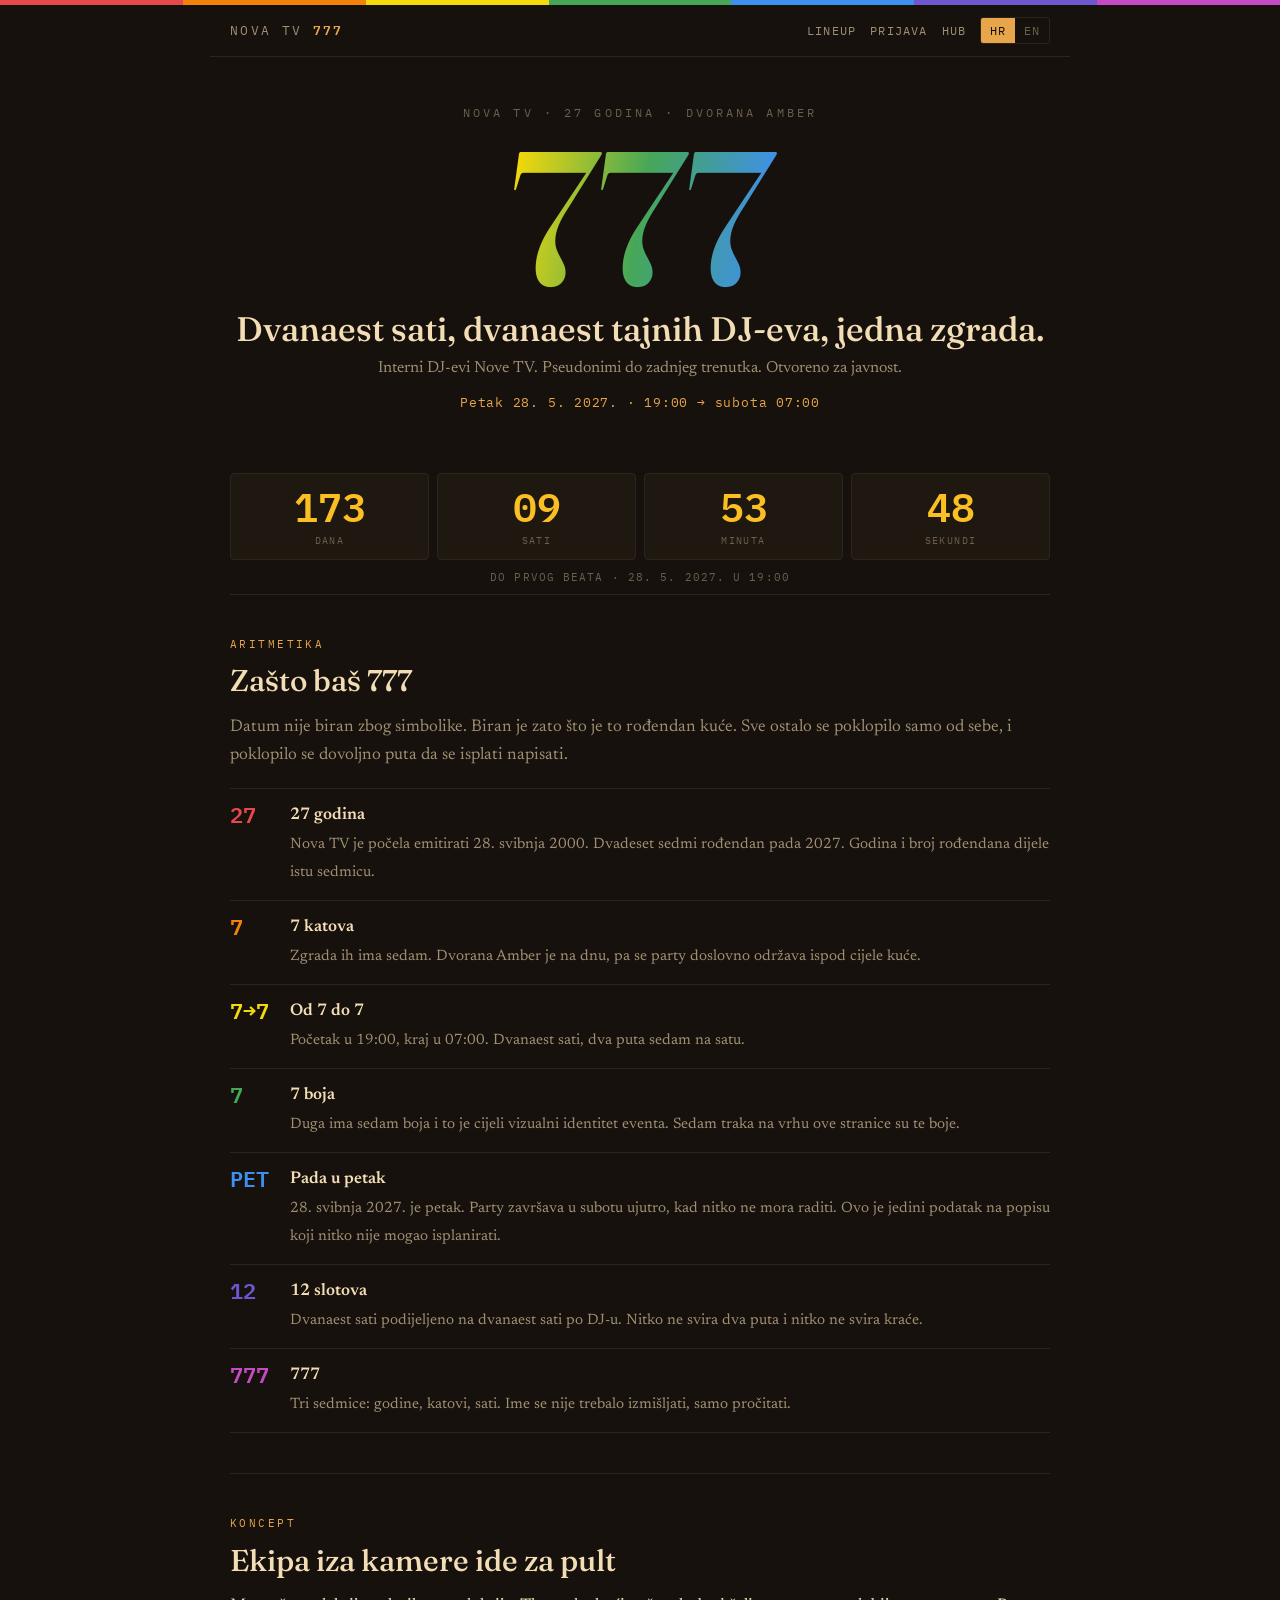
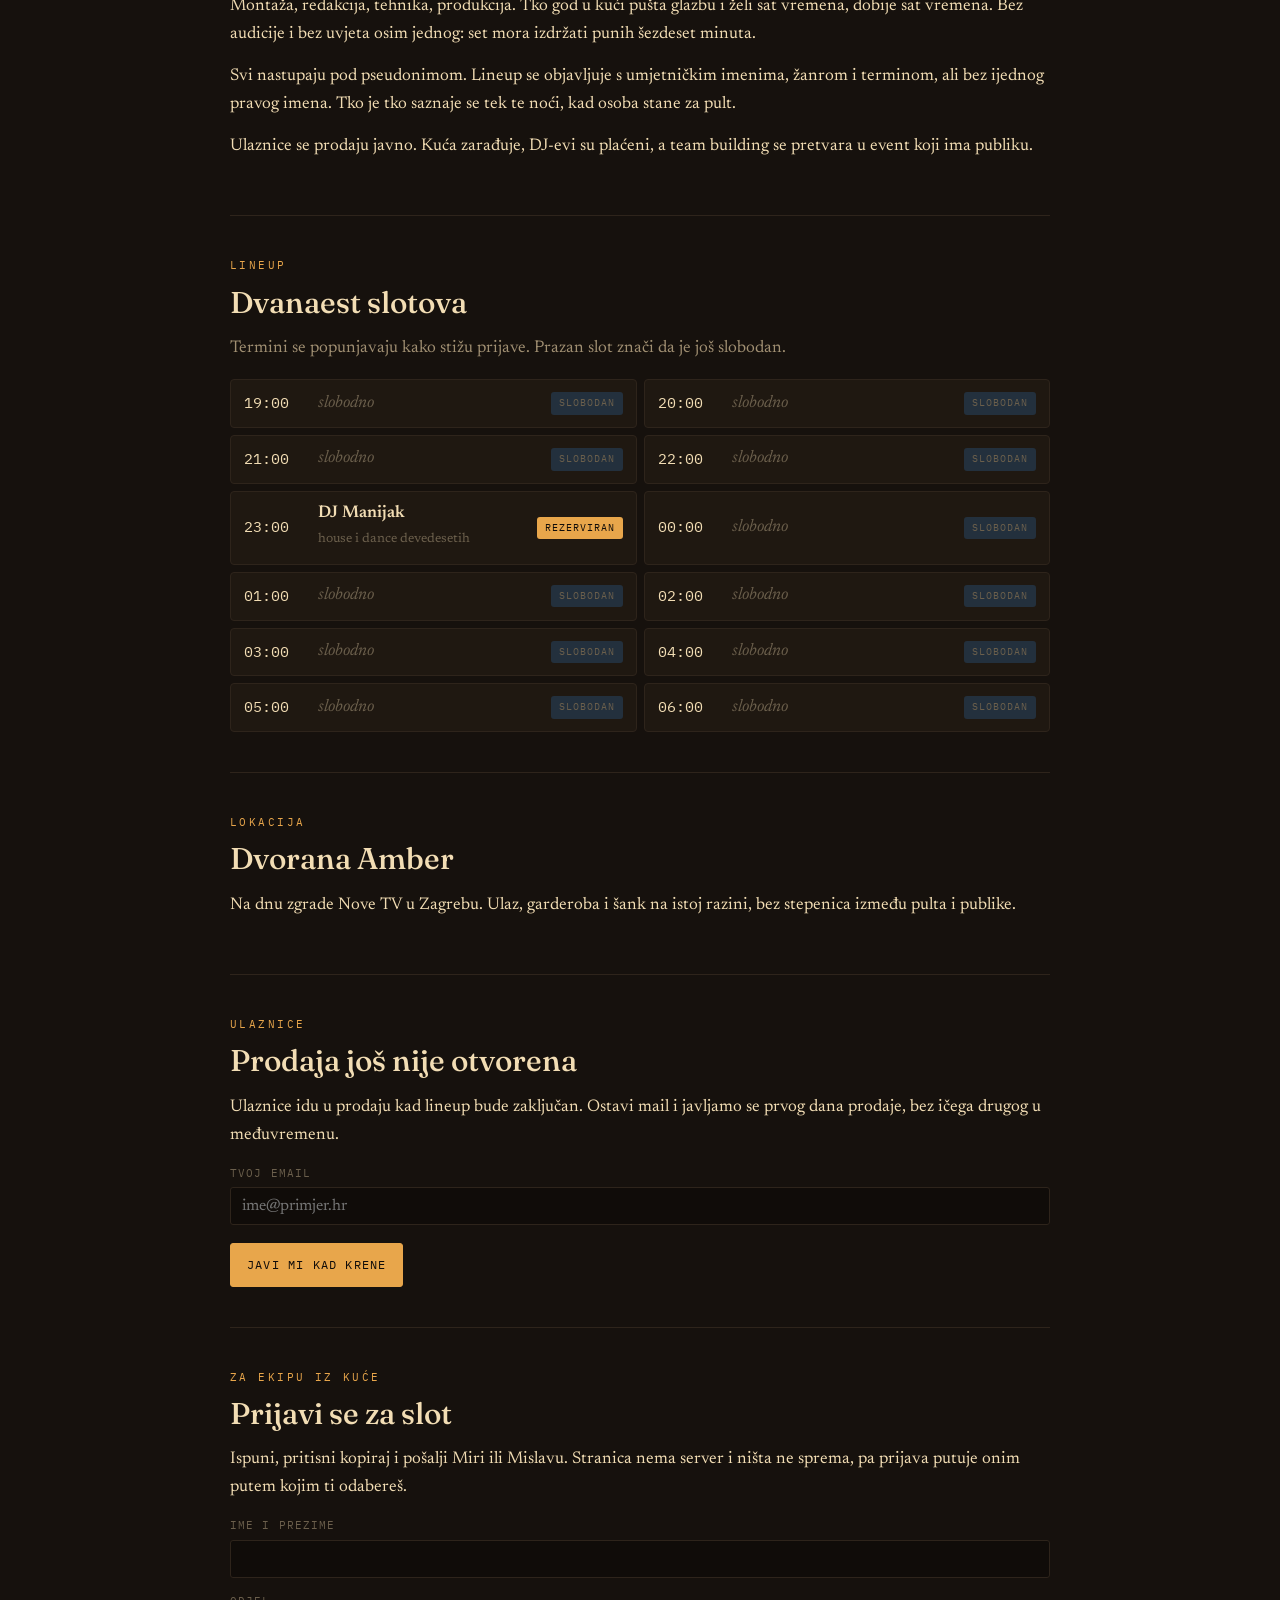
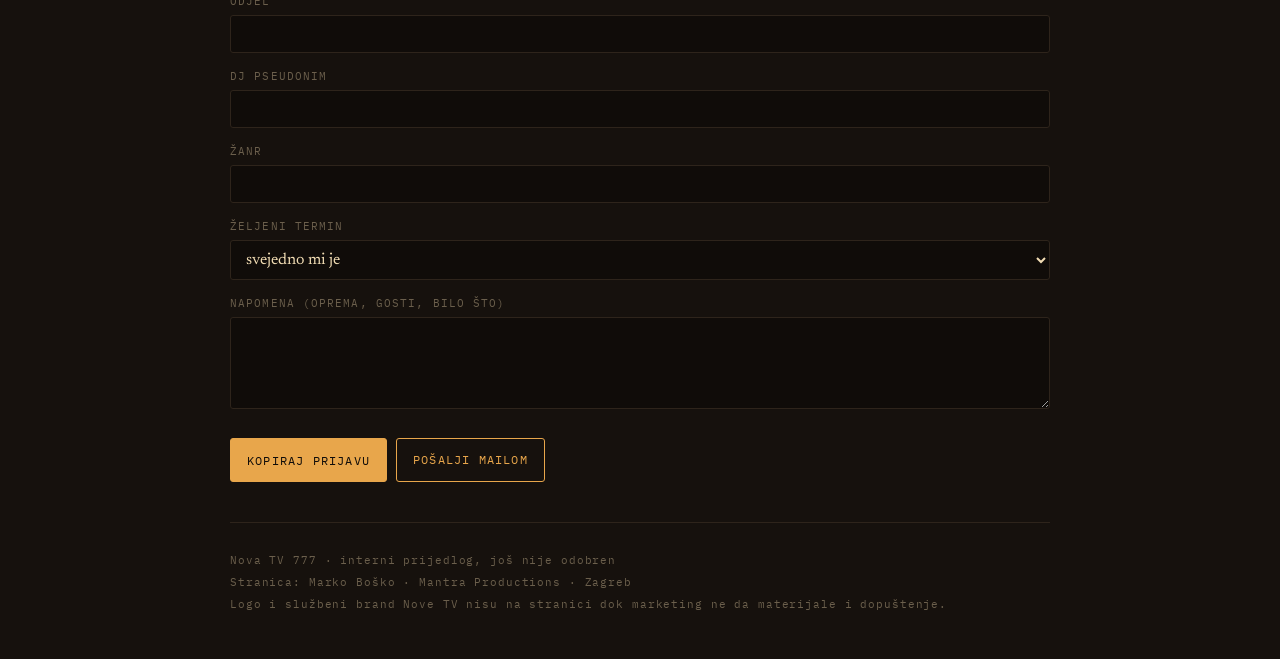
==== index.html @ bfc9eb7d "Nova TV 777: public page and producer hub, HR/EN, countdown to 28.5.2027" ====
<!DOCTYPE html>
<html lang="hr">
<head>
<meta charset="utf-8">
<meta name="viewport" content="width=device-width, initial-scale=1">
<title>Nova TV 777 · 28. 5. 2027.</title>
<meta name="description" content="Dvanaest sati, dvanaest tajnih DJ-eva, jedna zgrada. Petak 28. svibnja 2027., od 19:00 do 07:00, dvorana Amber, Zagreb.">
<link rel="preconnect" href="https://fonts.googleapis.com">
<link rel="preconnect" href="https://fonts.gstatic.com" crossorigin>
<link href="https://fonts.googleapis.com/css2?family=Fraunces:opsz,wght@9..144,400;9..144,500;9..144,600&family=Newsreader:wght@300;400;600&family=IBM+Plex+Mono:wght@400;600&display=swap" rel="stylesheet">
<link rel="stylesheet" href="style.css">
</head>
<body>

<div class="spine"><i></i><i></i><i></i><i></i><i></i><i></i><i></i></div>

<div class="topbar">
  <a class="brandmark" href="index.html">NOVA TV <b>777</b></a>
  <div class="navlinks">
    <a href="#lineup" data-i18n="line_kick">Lineup</a>
    <a href="#apply" data-i18n="nav_apply">Prijava</a>
    <a href="hub.html" data-i18n="nav_hub">Hub</a>
    <div class="langswitch">
      <button data-lang="hr" aria-pressed="true">HR</button>
      <button data-lang="en" aria-pressed="false">EN</button>
    </div>
  </div>
</div>

<div class="wrap">

  <div class="hero">
    <p class="eyebrow" data-i18n="hero_eyebrow">Nova TV · 27 godina · dvorana Amber</p>
    <p class="triple">777</p>
    <h1 class="hero-title" data-i18n="hero_title">Dvanaest sati, dvanaest tajnih DJ-eva, jedna zgrada.</h1>
    <p class="hero-sub" data-i18n="hero_sub">Interni DJ-evi Nove TV.</p>
    <p class="hero-when" data-i18n="hero_when">Petak 28. 5. 2027. · 19:00 → subota 07:00</p>
  </div>

  <div class="countdown" id="cd">
    <div class="cd-cell"><div class="cd-num" id="cd-d">—</div><div class="cd-lab" data-i18n="cd_days">dana</div></div>
    <div class="cd-cell"><div class="cd-num" id="cd-h">—</div><div class="cd-lab" data-i18n="cd_hours">sati</div></div>
    <div class="cd-cell"><div class="cd-num" id="cd-m">—</div><div class="cd-lab" data-i18n="cd_mins">minuta</div></div>
    <div class="cd-cell"><div class="cd-num" id="cd-s">—</div><div class="cd-lab" data-i18n="cd_secs">sekundi</div></div>
  </div>
  <p class="cd-foot" id="cd-foot" data-i18n="cd_foot">do prvog beata</p>

  <section id="why">
    <p class="kicker" data-i18n="coin_kick">Aritmetika</p>
    <h2 data-i18n="coin_h">Zašto baš 777</h2>
    <p class="dek" data-i18n="coin_lead">Datum nije biran zbog simbolike.</p>

    <div class="ledger">
      <div class="ledger-row"><span class="ledger-n">27</span>
        <span><span class="ledger-t" data-i18n="c1_t">27 godina</span><span class="ledger-d" data-i18n="c1_d"></span></span></div>
      <div class="ledger-row"><span class="ledger-n">7</span>
        <span><span class="ledger-t" data-i18n="c2_t">7 katova</span><span class="ledger-d" data-i18n="c2_d"></span></span></div>
      <div class="ledger-row"><span class="ledger-n">7→7</span>
        <span><span class="ledger-t" data-i18n="c3_t">Od 7 do 7</span><span class="ledger-d" data-i18n="c3_d"></span></span></div>
      <div class="ledger-row"><span class="ledger-n">7</span>
        <span><span class="ledger-t" data-i18n="c4_t">7 boja</span><span class="ledger-d" data-i18n="c4_d"></span></span></div>
      <div class="ledger-row"><span class="ledger-n">PET</span>
        <span><span class="ledger-t" data-i18n="c5_t">Pada u petak</span><span class="ledger-d" data-i18n="c5_d"></span></span></div>
      <div class="ledger-row"><span class="ledger-n">12</span>
        <span><span class="ledger-t" data-i18n="c6_t">12 slotova</span><span class="ledger-d" data-i18n="c6_d"></span></span></div>
      <div class="ledger-row"><span class="ledger-n">777</span>
        <span><span class="ledger-t" data-i18n="c7_t">777</span><span class="ledger-d" data-i18n="c7_d"></span></span></div>
    </div>
  </section>

  <section id="concept">
    <p class="kicker" data-i18n="con_kick">Koncept</p>
    <h2 data-i18n="con_h">Ekipa iza kamere ide za pult</h2>
    <p data-i18n="con_p1"></p>
    <p data-i18n="con_p2"></p>
    <p data-i18n="con_p3"></p>
  </section>

  <section id="lineup">
    <p class="kicker" data-i18n="line_kick">Lineup</p>
    <h2 data-i18n="line_h">Dvanaest slotova</h2>
    <p class="dek" data-i18n="line_lead"></p>
    <div class="slots" id="slots"></div>
  </section>

  <section id="venue">
    <p class="kicker" data-i18n="ven_kick">Lokacija</p>
    <h2 data-i18n="ven_h">Dvorana Amber</h2>
    <p data-i18n="ven_p"></p>
  </section>

  <section id="tickets">
    <p class="kicker" data-i18n="tic_kick">Ulaznice</p>
    <h2 data-i18n="tic_h">Prodaja još nije otvorena</h2>
    <p data-i18n="tic_p"></p>
    <label for="t-email" data-i18n="tic_email">Tvoj email</label>
    <input type="email" id="t-email" placeholder="ime@primjer.hr">
    <div class="btnrow"><a class="btn" id="t-btn" href="#" data-i18n="tic_btn">Javi mi kad krene</a></div>
  </section>

  <section id="apply">
    <p class="kicker" data-i18n="app_kick">Za ekipu iz kuće</p>
    <h2 data-i18n="app_h">Prijavi se za slot</h2>
    <p data-i18n="app_p"></p>

    <label for="f-name" data-i18n="f_name">Ime i prezime</label>
    <input type="text" id="f-name">
    <label for="f-dept" data-i18n="f_dept">Odjel</label>
    <input type="text" id="f-dept">
    <label for="f-pseu" data-i18n="f_pseu">DJ pseudonim</label>
    <input type="text" id="f-pseu">
    <label for="f-genre" data-i18n="f_genre">Žanr</label>
    <input type="text" id="f-genre">
    <label for="f-slot" data-i18n="f_slot">Željeni termin</label>
    <select id="f-slot"></select>
    <label for="f-note" data-i18n="f_note">Napomena</label>
    <textarea id="f-note"></textarea>

    <div class="btnrow">
      <button class="btn" id="f-copy" data-i18n="f_copy">Kopiraj prijavu</button>
      <a class="btn ghost" id="f-mail" href="#" data-i18n="f_mail">Pošalji mailom</a>
    </div>
  </section>

  <div class="foot">
    <div data-i18n="foot_1"></div>
    <div data-i18n="foot_2"></div>
    <div data-i18n="foot_3"></div>
  </div>

</div>

<script src="i18n.js"></script>
<script src="app.js"></script>
<script>
/* application form: compose once, offer copy and mail. No server, nothing stored. */
function composeApplication() {
  const g = id => (document.getElementById(id).value || "").trim();
  const slot = g("f-slot") || t("f_any");
  return [
    "NOVA TV 777 — " + t("app_h"),
    "",
    t("f_name")  + ": " + g("f-name"),
    t("f_dept")  + ": " + g("f-dept"),
    t("f_pseu")  + ": " + g("f-pseu"),
    t("f_genre") + ": " + g("f-genre"),
    t("f_slot")  + ": " + slot,
    t("f_note")  + ": " + g("f-note")
  ].join("\n");
}

document.getElementById("f-copy").addEventListener("click", async e => {
  e.preventDefault();
  const btn = e.currentTarget, txt = composeApplication();
  try {
    await navigator.clipboard.writeText(txt);
  } catch (err) {
    const ta = document.createElement("textarea");
    ta.value = txt; ta.style.position = "fixed"; ta.style.opacity = "0";
    document.body.appendChild(ta); ta.select();
    try { document.execCommand("copy"); } catch (e2) {}
    document.body.removeChild(ta);
  }
  const was = btn.textContent;
  btn.textContent = t("f_copied");
  setTimeout(() => { btn.textContent = was; }, 1600);
});

document.getElementById("f-mail").addEventListener("click", e => {
  const to = (DATA && DATA.event && DATA.event.contact_email) || "";
  e.currentTarget.href = "mailto:" + to +
    "?subject=" + encodeURIComponent("NOVA TV 777 — prijava za DJ slot") +
    "&body=" + encodeURIComponent(composeApplication());
});

document.getElementById("t-btn").addEventListener("click", e => {
  const to = (DATA && DATA.event && DATA.event.contact_email) || "";
  const mine = (document.getElementById("t-email").value || "").trim();
  e.currentTarget.href = "mailto:" + to +
    "?subject=" + encodeURIComponent("NOVA TV 777 — javi mi za ulaznice") +
    "&body=" + encodeURIComponent(mine);
});
</script>
</body>
</html>
---- style.css ----
/* NOVA TV 777 — shared stylesheet
   Design language: MANTRA_MANIFEST/modules/design-language.md
   Near-black warm base, amber accent, colour carries state, nothing goes off screen. */

:root {
  --bg:        #16110D;
  --bg-raise:  #1F1811;
  --bg-sunk:   #100C09;
  --line:      #2E241B;
  --ink:       #F2DDB4;
  --ink-dim:   #A08F72;
  --ink-faint: #6B5F4C;
  --amber:     #E8A64B;
  --amber-hi:  #FBBF24;
  --slate:     #23303D;
  --green:     #46A758;
  --red:       #EF4444;

  /* the seven */
  --c1: #E5484D;
  --c2: #F2820C;
  --c3: #F5D90A;
  --c4: #46A758;
  --c5: #3E8FF0;
  --c6: #6E56CF;
  --c7: #C44BC4;

  --gap: 18px;
  --maxw: 860px;
}

* { box-sizing: border-box; }

html { -webkit-text-size-adjust: 100%; }

body {
  margin: 0;
  background: var(--bg);
  color: var(--ink);
  font-family: "Newsreader", Georgia, serif;
  font-size: 17px;
  line-height: 1.65;
  overflow-wrap: break-word;
}

.wrap { max-width: var(--maxw); margin: 0 auto; padding: 0 20px; }

/* ── the seven-colour spine ───────────────────────────── */
.spine { display: flex; height: 5px; width: 100%; }
.spine i { flex: 1 1 0; }
.spine i:nth-child(1){background:var(--c1)} .spine i:nth-child(2){background:var(--c2)}
.spine i:nth-child(3){background:var(--c3)} .spine i:nth-child(4){background:var(--c4)}
.spine i:nth-child(5){background:var(--c5)} .spine i:nth-child(6){background:var(--c6)}
.spine i:nth-child(7){background:var(--c7)}

/* ── top bar: balanced, two ends and a middle ─────────── */
.topbar {
  display: flex; align-items: center; justify-content: space-between;
  gap: 12px; padding: 12px 20px; border-bottom: 1px solid var(--line);
  max-width: var(--maxw); margin: 0 auto;
}
.brandmark {
  font-family: "IBM Plex Mono", monospace; font-size: 13px; letter-spacing: .18em;
  color: var(--ink-dim); text-transform: uppercase; text-decoration: none;
}
.brandmark b { color: var(--amber); font-weight: 600; }
.navlinks { display: flex; gap: 14px; align-items: center; }
.navlinks a {
  font-family: "IBM Plex Mono", monospace; font-size: 12px; letter-spacing: .1em;
  color: var(--ink-dim); text-decoration: none; text-transform: uppercase;
}
.navlinks a:hover, .navlinks a.on { color: var(--amber); }

.langswitch { display: flex; border: 1px solid var(--line); border-radius: 3px; overflow: hidden; }
.langswitch button {
  font-family: "IBM Plex Mono", monospace; font-size: 12px; letter-spacing: .08em;
  background: transparent; color: var(--ink-faint); border: 0;
  padding: 5px 9px; cursor: pointer; transition: color .12s, background .12s;
}
.langswitch button[aria-pressed="true"] { background: var(--amber); color: var(--bg-sunk); }

/* ── hero ─────────────────────────────────────────────── */
.hero { padding: 46px 0 34px; text-align: center; }
.eyebrow {
  font-family: "IBM Plex Mono", monospace; font-size: 12px; letter-spacing: .26em;
  text-transform: uppercase; color: var(--ink-faint); margin: 0 0 16px;
}
.triple {
  font-family: "Fraunces", Georgia, serif; font-weight: 600;
  font-size: clamp(76px, 26vw, 190px); line-height: .82; margin: 0;
  letter-spacing: -.02em;
  background: linear-gradient(100deg, var(--c1), var(--c2) 18%, var(--c3) 34%,
              var(--c4) 50%, var(--c5) 66%, var(--c6) 82%, var(--c7));
  -webkit-background-clip: text; background-clip: text; color: transparent;
}
h1.hero-title {
  font-family: "Fraunces", Georgia, serif; font-weight: 500;
  font-size: clamp(22px, 5.6vw, 34px); line-height: 1.2;
  margin: 14px 0 6px; color: var(--ink);
}
.hero-sub { color: var(--ink-dim); margin: 0 0 4px; font-size: 16px; }
.hero-when {
  font-family: "IBM Plex Mono", monospace; font-size: 13px; letter-spacing: .06em;
  color: var(--amber); margin: 10px 0 0;
}

/* ── countdown ────────────────────────────────────────── */
.countdown {
  display: grid; grid-template-columns: repeat(4, 1fr); gap: 8px;
  margin: 26px 0 8px;
}
.cd-cell {
  background: var(--bg-raise); border: 1px solid var(--line); border-radius: 4px;
  padding: 12px 4px 9px; text-align: center;
}
.cd-num {
  font-family: "IBM Plex Mono", monospace; font-weight: 600;
  font-size: clamp(24px, 7.4vw, 40px); line-height: 1; color: var(--amber-hi);
  font-variant-numeric: tabular-nums;
}
.cd-lab {
  font-family: "IBM Plex Mono", monospace; font-size: 10px; letter-spacing: .14em;
  text-transform: uppercase; color: var(--ink-faint); margin-top: 7px;
}
.cd-foot {
  font-family: "IBM Plex Mono", monospace; font-size: 11px; letter-spacing: .1em;
  color: var(--ink-faint); text-align: center; text-transform: uppercase; margin: 0 0 8px;
}

/* ── sections ─────────────────────────────────────────── */
section { padding: 40px 0; border-top: 1px solid var(--line); }
.kicker {
  font-family: "IBM Plex Mono", monospace; font-size: 11px; letter-spacing: .22em;
  text-transform: uppercase; color: var(--amber); margin: 0 0 10px;
}
h2 {
  font-family: "Fraunces", Georgia, serif; font-weight: 500;
  font-size: clamp(23px, 5vw, 30px); line-height: 1.22; margin: 0 0 14px;
}
h3 {
  font-family: "Fraunces", Georgia, serif; font-weight: 500;
  font-size: 19px; margin: 26px 0 8px;
}
p { margin: 0 0 14px; }
.dek { color: var(--ink-dim); }
.small { font-size: 14px; color: var(--ink-dim); }

/* ── the coincidences ledger ──────────────────────────── */
.ledger { border-top: 1px solid var(--line); margin-top: 18px; }
.ledger-row {
  display: grid; grid-template-columns: 46px 1fr; gap: 14px;
  padding: 13px 0; border-bottom: 1px solid var(--line); align-items: start;
}
.ledger-n {
  font-family: "IBM Plex Mono", monospace; font-size: 22px; font-weight: 600;
  line-height: 1.1; color: var(--amber);
}
.ledger-row:nth-child(1) .ledger-n { color: var(--c1); }
.ledger-row:nth-child(2) .ledger-n { color: var(--c2); }
.ledger-row:nth-child(3) .ledger-n { color: var(--c3); }
.ledger-row:nth-child(4) .ledger-n { color: var(--c4); }
.ledger-row:nth-child(5) .ledger-n { color: var(--c5); }
.ledger-row:nth-child(6) .ledger-n { color: var(--c6); }
.ledger-row:nth-child(7) .ledger-n { color: var(--c7); }
.ledger-t { font-weight: 600; display: block; margin-bottom: 1px; }
.ledger-d { color: var(--ink-dim); font-size: 15px; }

/* ── slot grid ────────────────────────────────────────── */
.slots { display: grid; grid-template-columns: 1fr; gap: 7px; margin-top: 16px; }
@media (min-width: 620px) { .slots { grid-template-columns: 1fr 1fr; } }
.slot {
  display: grid; grid-template-columns: 62px minmax(0, 1fr) auto; gap: 12px; align-items: center;
  background: var(--bg-raise); border: 1px solid var(--line);
  border-radius: 4px; padding: 11px 13px;
}
/* A grid child defaults to min-width:auto, which lets one long word push the row
   off the screen no matter what overflow-wrap says. Measured at 390px, 29.8.2026. */
.slot > *, .tl-row > *, .ledger-row > * { min-width: 0; }
.slot-name, .slot-genre, .tl-title, .ledger-d { overflow-wrap: anywhere; }
.slot-h {
  font-family: "IBM Plex Mono", monospace; font-size: 15px; color: var(--ink);
  font-variant-numeric: tabular-nums;
}
.slot-name { font-weight: 600; display: block; line-height: 1.3; }
.slot-genre { font-size: 13px; color: var(--ink-faint); }
.slot.is-open .slot-name { color: var(--ink-faint); font-weight: 400; font-style: italic; }

.pill {
  font-family: "IBM Plex Mono", monospace; font-size: 10px; letter-spacing: .1em;
  text-transform: uppercase; padding: 3px 8px; border-radius: 3px; white-space: nowrap;
  background: var(--slate); color: var(--ink-dim);
}
.pill.s-confirmed { background: var(--green); color: #06210C; }
.pill.s-held      { background: var(--amber); color: var(--bg-sunk); }
.pill.s-open      { background: var(--slate); color: var(--ink-faint); }
.pill.s-done      { background: var(--green); color: #06210C; }
.pill.s-active    { background: var(--amber); color: var(--bg-sunk); }
.pill.s-waiting   { background: var(--slate); color: var(--ink-dim); }
.pill.s-blocked   { background: var(--red); color: #2A0606; }

/* ── timeline ─────────────────────────────────────────── */
.tl { border-top: 1px solid var(--line); margin-top: 16px; }
.tl-row {
  display: grid; grid-template-columns: 1fr auto; gap: 10px;
  padding: 13px 0; border-bottom: 1px solid var(--line); align-items: start;
}
.tl-date {
  font-family: "IBM Plex Mono", monospace; font-size: 12px; letter-spacing: .06em;
  color: var(--amber); display: block; margin-bottom: 3px;
}
.tl-title { font-weight: 600; display: block; }
.tl-owner { font-size: 13px; color: var(--ink-faint); }

/* ── stat strip ───────────────────────────────────────── */
.stats { display: grid; grid-template-columns: repeat(2, 1fr); gap: 8px; margin: 18px 0 6px; }
@media (min-width: 560px) { .stats { grid-template-columns: repeat(4, 1fr); } }
.stat {
  background: var(--bg-raise); border: 1px solid var(--line);
  border-radius: 4px; padding: 13px 12px;
}
.stat-n {
  font-family: "IBM Plex Mono", monospace; font-size: 27px; font-weight: 600;
  line-height: 1; color: var(--amber-hi); font-variant-numeric: tabular-nums;
}
.stat-l {
  font-family: "IBM Plex Mono", monospace; font-size: 10px; letter-spacing: .12em;
  text-transform: uppercase; color: var(--ink-faint); margin-top: 8px;
}

/* ── table ────────────────────────────────────────────── */
.tbl { width: 100%; border-collapse: collapse; margin-top: 14px; font-size: 15px; }
.tbl th {
  text-align: left; font-family: "IBM Plex Mono", monospace; font-size: 10px;
  letter-spacing: .12em; text-transform: uppercase; color: var(--ink-faint);
  font-weight: 400; padding: 0 10px 8px 0; border-bottom: 1px solid var(--line);
}
.tbl td { padding: 10px 10px 10px 0; border-bottom: 1px solid var(--line); vertical-align: top; }
.tbl td:last-child, .tbl th:last-child { padding-right: 0; }
.tbl .mono { font-family: "IBM Plex Mono", monospace; font-size: 13px; }
@media (max-width: 520px) { .tbl .hide-s { display: none; } }

/* ── forms & buttons ──────────────────────────────────── */
label {
  display: block; font-family: "IBM Plex Mono", monospace; font-size: 11px;
  letter-spacing: .1em; text-transform: uppercase; color: var(--ink-faint);
  margin: 14px 0 5px;
}
input[type=text], input[type=email], input[type=password], select, textarea {
  width: 100%; background: var(--bg-sunk); border: 1px solid var(--line);
  color: var(--ink); border-radius: 3px; padding: 10px 11px;
  font-family: "Newsreader", Georgia, serif; font-size: 16px;
}
textarea { min-height: 92px; resize: vertical; }
input:focus, select:focus, textarea:focus { outline: 1px solid var(--amber); border-color: var(--amber); }

.btnrow { display: flex; flex-wrap: wrap; gap: 9px; margin-top: 18px; }
.btn {
  font-family: "IBM Plex Mono", monospace; font-size: 12px; letter-spacing: .1em;
  text-transform: uppercase; padding: 11px 16px; border-radius: 3px; cursor: pointer;
  border: 1px solid var(--amber); background: var(--amber); color: var(--bg-sunk);
  text-decoration: none; display: inline-block; transition: opacity .12s;
}
.btn.ghost { background: transparent; color: var(--amber); }
.btn:hover { opacity: .84; }
.btn[disabled], .btn.inactive { opacity: .34; pointer-events: none; }

.note {
  background: var(--bg-raise); border: 1px solid var(--line); border-left: 3px solid var(--amber);
  border-radius: 3px; padding: 13px 15px; margin: 18px 0; font-size: 15px; color: var(--ink-dim);
}
.note b { color: var(--ink); }

/* ── gate ─────────────────────────────────────────────── */
.gate {
  background: var(--bg-raise); border: 1px solid var(--line); border-radius: 4px;
  padding: 15px; margin: 20px 0; display: grid; gap: 9px;
}
@media (min-width: 520px) { .gate { grid-template-columns: 1fr auto; align-items: end; } }
.gate label { margin-top: 0; }
.locked { opacity: .30; pointer-events: none; }

.foot {
  border-top: 1px solid var(--line); padding: 26px 0 44px;
  font-family: "IBM Plex Mono", monospace; font-size: 11px; letter-spacing: .08em;
  color: var(--ink-faint); line-height: 2;
}
.foot a { color: var(--ink-dim); }
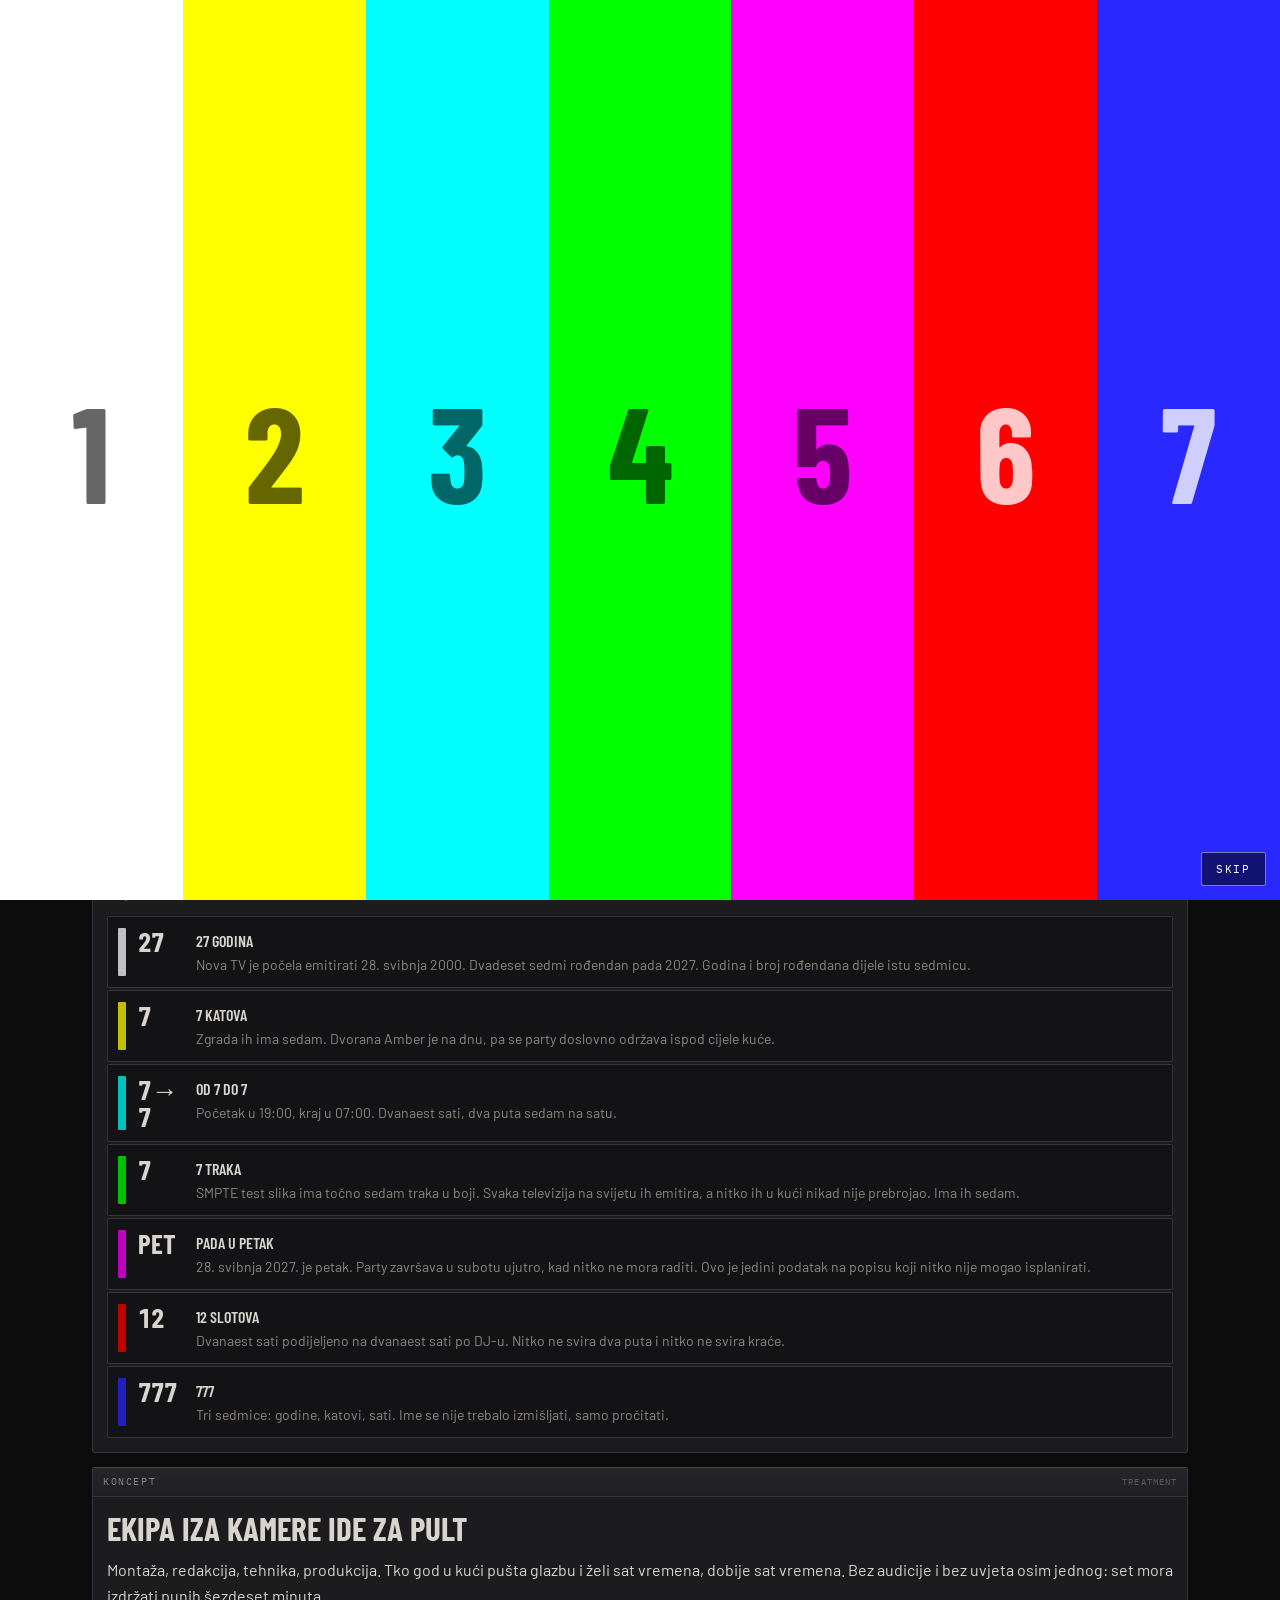
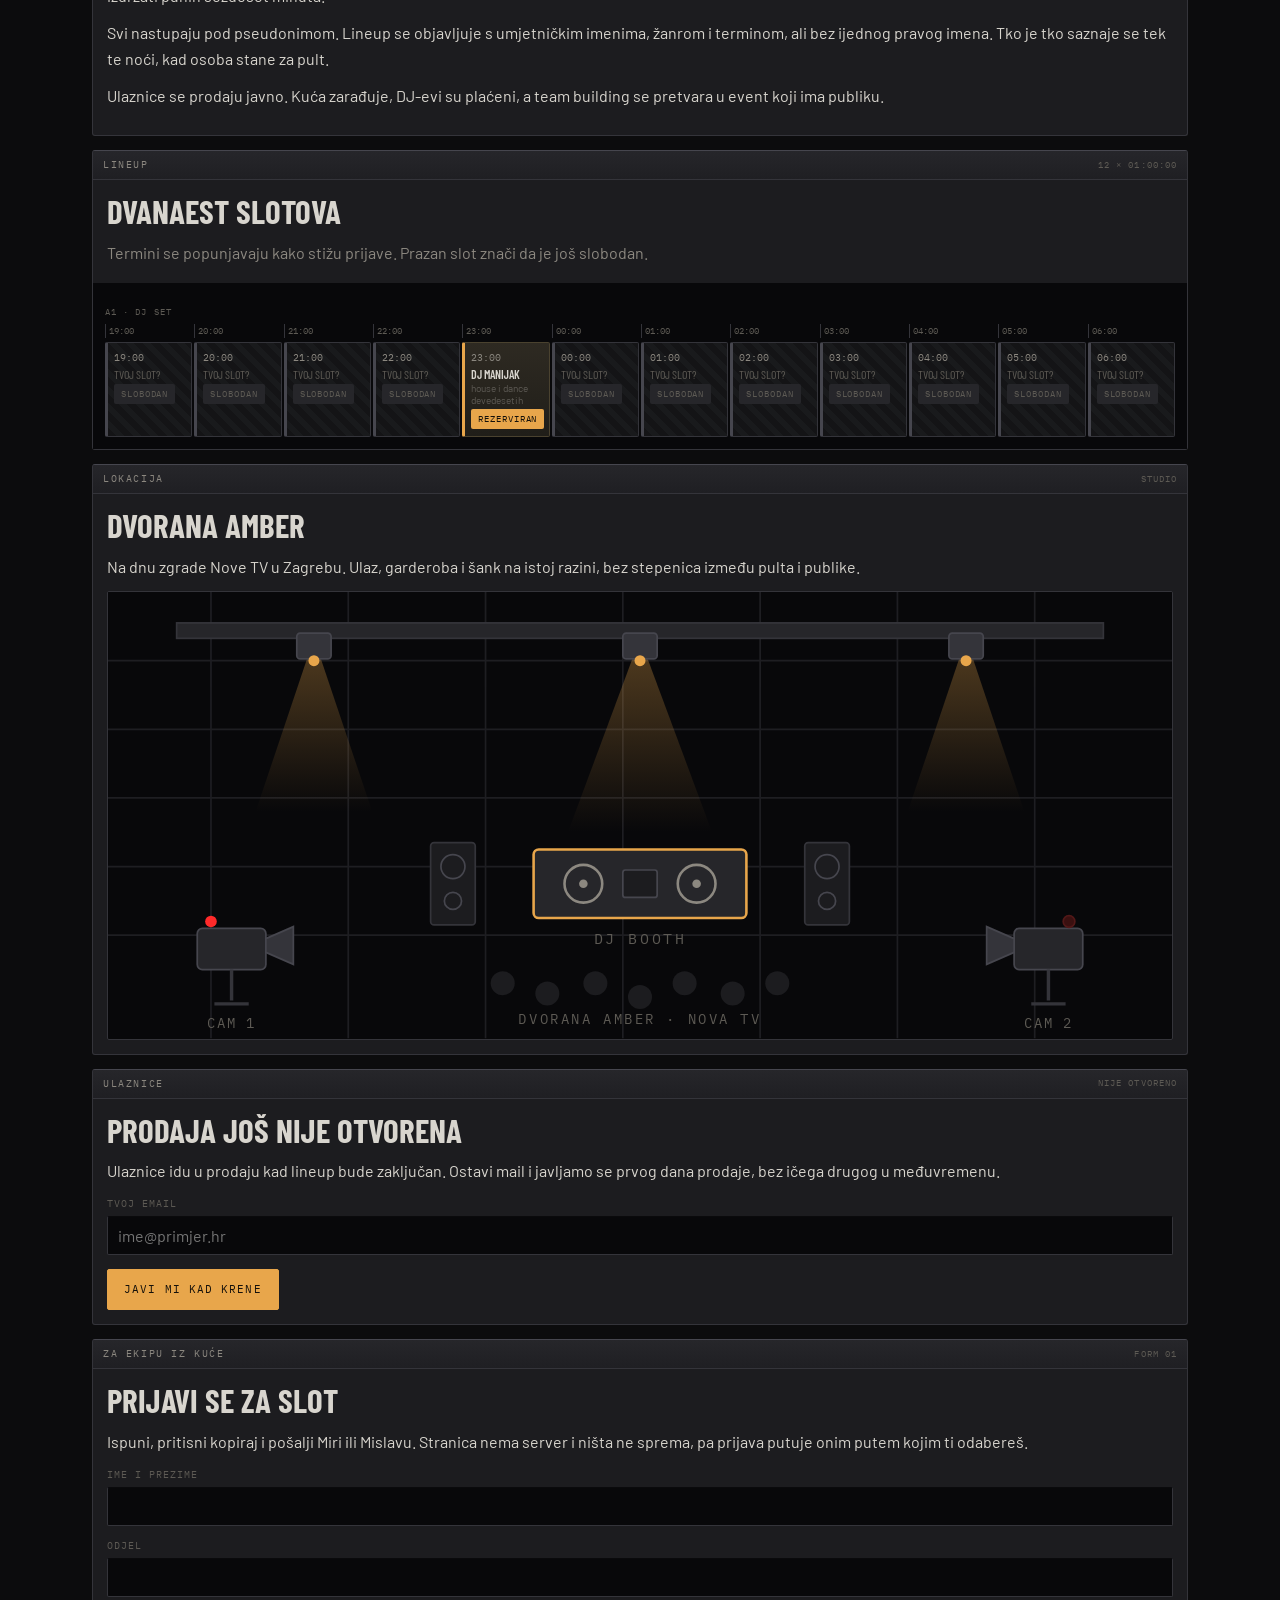
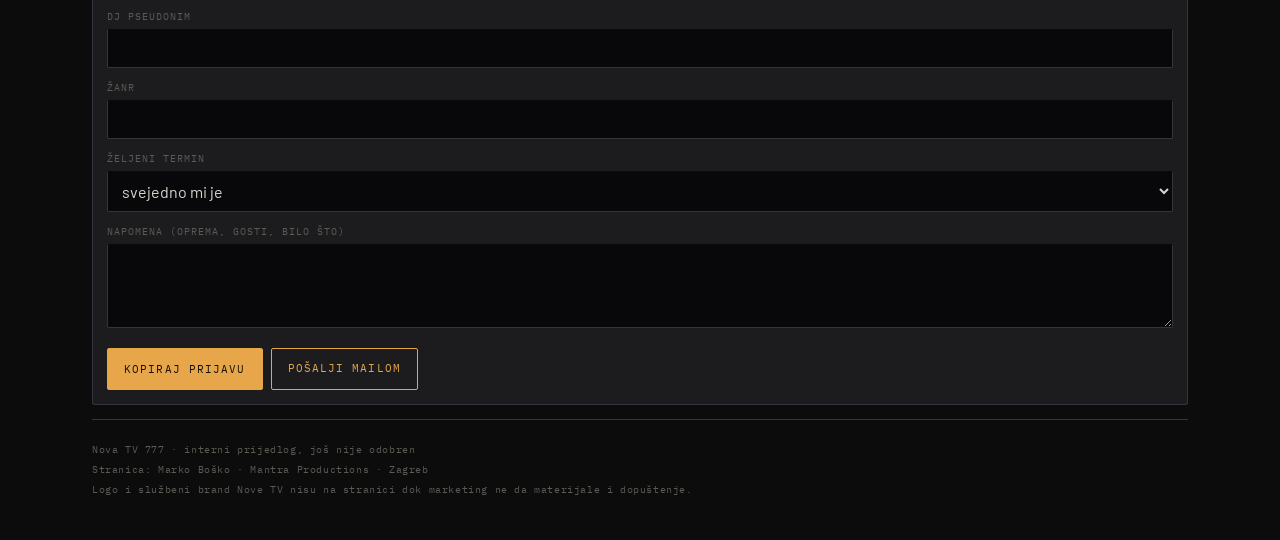
==== commit df5cff8b: "Avid Media Composer redesign: SMPTE leader, crew anthem deck with real VU, timeline lineup, studio p" ====
--- a/index.html
+++ b/index.html
@@ -4,19 +4,38 @@
 <meta charset="utf-8">
 <meta name="viewport" content="width=device-width, initial-scale=1">
 <title>Nova TV 777 · 28. 5. 2027.</title>
-<meta name="description" content="Dvanaest sati, dvanaest tajnih DJ-eva, jedna zgrada. Petak 28. svibnja 2027., od 19:00 do 07:00, dvorana Amber, Zagreb.">
+<meta name="description" content="Dvanaest sati, dvanaest tajnih DJ-eva, jedna zgrada. Petak 28. svibnja 2027., 19:00 do 07:00, dvorana Amber, Zagreb.">
+<meta property="og:title" content="Nova TV 777">
+<meta property="og:description" content="27 godina. 7 katova. Od 7 do 7. Petak 28. 5. 2027.">
+<meta property="og:image" content="assets/og.jpg">
+<link rel="icon" href="assets/favicon.png">
+<link rel="apple-touch-icon" href="assets/icon-180.png">
 <link rel="preconnect" href="https://fonts.googleapis.com">
 <link rel="preconnect" href="https://fonts.gstatic.com" crossorigin>
-<link href="https://fonts.googleapis.com/css2?family=Fraunces:opsz,wght@9..144,400;9..144,500;9..144,600&family=Newsreader:wght@300;400;600&family=IBM+Plex+Mono:wght@400;600&display=swap" rel="stylesheet">
+<link href="https://fonts.googleapis.com/css2?family=Barlow:wght@400;500;600&family=Barlow+Condensed:wght@500;600;700&family=IBM+Plex+Mono:wght@400;500&display=swap" rel="stylesheet">
 <link rel="stylesheet" href="style.css">
 </head>
 <body>
 
+<!-- ══ SMPTE LEADER: seven numbers, seven bars, then the spine ══ -->
+<div class="leader" id="leader">
+  <div class="leader-num">1</div>
+  <div class="leader-bars">
+    <div class="lb"><b>1</b></div><div class="lb"><b>2</b></div><div class="lb"><b>3</b></div>
+    <div class="lb"><b>4</b></div><div class="lb"><b>5</b></div><div class="lb"><b>6</b></div>
+    <div class="lb"><b>7</b></div>
+  </div>
+  <button class="leader-skip" type="button">SKIP</button>
+</div>
+
 <div class="spine"><i></i><i></i><i></i><i></i><i></i><i></i><i></i></div>
 
-<div class="topbar">
-  <a class="brandmark" href="index.html">NOVA TV <b>777</b></a>
-  <div class="navlinks">
+<div class="menubar"><div class="menubar-in">
+  <div class="mb-left">
+    <img class="mb-logo" id="mb-logo" src="assets/logo.png" alt="Nova TV 27 777" title="Replay">
+    <span class="mb-title">NOVA_TV_777 · SEQ 01 · 28.05.2027</span>
+  </div>
+  <div class="mb-right">
     <a href="#lineup" data-i18n="line_kick">Lineup</a>
     <a href="#apply" data-i18n="nav_apply">Prijava</a>
     <a href="hub.html" data-i18n="nav_hub">Hub</a>
@@ -25,160 +44,317 @@
       <button data-lang="en" aria-pressed="false">EN</button>
     </div>
   </div>
-</div>
+</div></div>
 
 <div class="wrap">
 
-  <div class="hero">
-    <p class="eyebrow" data-i18n="hero_eyebrow">Nova TV · 27 godina · dvorana Amber</p>
-    <p class="triple">777</p>
-    <h1 class="hero-title" data-i18n="hero_title">Dvanaest sati, dvanaest tajnih DJ-eva, jedna zgrada.</h1>
-    <p class="hero-sub" data-i18n="hero_sub">Interni DJ-evi Nove TV.</p>
-    <p class="hero-when" data-i18n="hero_when">Petak 28. 5. 2027. · 19:00 → subota 07:00</p>
-  </div>
-
-  <div class="countdown" id="cd">
-    <div class="cd-cell"><div class="cd-num" id="cd-d">—</div><div class="cd-lab" data-i18n="cd_days">dana</div></div>
-    <div class="cd-cell"><div class="cd-num" id="cd-h">—</div><div class="cd-lab" data-i18n="cd_hours">sati</div></div>
-    <div class="cd-cell"><div class="cd-num" id="cd-m">—</div><div class="cd-lab" data-i18n="cd_mins">minuta</div></div>
-    <div class="cd-cell"><div class="cd-num" id="cd-s">—</div><div class="cd-lab" data-i18n="cd_secs">sekundi</div></div>
-  </div>
-  <p class="cd-foot" id="cd-foot" data-i18n="cd_foot">do prvog beata</p>
-
-  <section id="why">
-    <p class="kicker" data-i18n="coin_kick">Aritmetika</p>
-    <h2 data-i18n="coin_h">Zašto baš 777</h2>
-    <p class="dek" data-i18n="coin_lead">Datum nije biran zbog simbolike.</p>
-
-    <div class="ledger">
-      <div class="ledger-row"><span class="ledger-n">27</span>
-        <span><span class="ledger-t" data-i18n="c1_t">27 godina</span><span class="ledger-d" data-i18n="c1_d"></span></span></div>
-      <div class="ledger-row"><span class="ledger-n">7</span>
-        <span><span class="ledger-t" data-i18n="c2_t">7 katova</span><span class="ledger-d" data-i18n="c2_d"></span></span></div>
-      <div class="ledger-row"><span class="ledger-n">7→7</span>
-        <span><span class="ledger-t" data-i18n="c3_t">Od 7 do 7</span><span class="ledger-d" data-i18n="c3_d"></span></span></div>
-      <div class="ledger-row"><span class="ledger-n">7</span>
-        <span><span class="ledger-t" data-i18n="c4_t">7 boja</span><span class="ledger-d" data-i18n="c4_d"></span></span></div>
-      <div class="ledger-row"><span class="ledger-n">PET</span>
-        <span><span class="ledger-t" data-i18n="c5_t">Pada u petak</span><span class="ledger-d" data-i18n="c5_d"></span></span></div>
-      <div class="ledger-row"><span class="ledger-n">12</span>
-        <span><span class="ledger-t" data-i18n="c6_t">12 slotova</span><span class="ledger-d" data-i18n="c6_d"></span></span></div>
-      <div class="ledger-row"><span class="ledger-n">777</span>
-        <span><span class="ledger-t" data-i18n="c7_t">777</span><span class="ledger-d" data-i18n="c7_d"></span></span></div>
-    </div>
-  </section>
-
-  <section id="concept">
-    <p class="kicker" data-i18n="con_kick">Koncept</p>
-    <h2 data-i18n="con_h">Ekipa iza kamere ide za pult</h2>
-    <p data-i18n="con_p1"></p>
-    <p data-i18n="con_p2"></p>
-    <p data-i18n="con_p3"></p>
-  </section>
-
-  <section id="lineup">
-    <p class="kicker" data-i18n="line_kick">Lineup</p>
-    <h2 data-i18n="line_h">Dvanaest slotova</h2>
-    <p class="dek" data-i18n="line_lead"></p>
-    <div class="slots" id="slots"></div>
-  </section>
-
-  <section id="venue">
-    <p class="kicker" data-i18n="ven_kick">Lokacija</p>
-    <h2 data-i18n="ven_h">Dvorana Amber</h2>
-    <p data-i18n="ven_p"></p>
-  </section>
-
-  <section id="tickets">
-    <p class="kicker" data-i18n="tic_kick">Ulaznice</p>
-    <h2 data-i18n="tic_h">Prodaja još nije otvorena</h2>
-    <p data-i18n="tic_p"></p>
-    <label for="t-email" data-i18n="tic_email">Tvoj email</label>
-    <input type="email" id="t-email" placeholder="ime@primjer.hr">
-    <div class="btnrow"><a class="btn" id="t-btn" href="#" data-i18n="tic_btn">Javi mi kad krene</a></div>
-  </section>
-
-  <section id="apply">
-    <p class="kicker" data-i18n="app_kick">Za ekipu iz kuće</p>
-    <h2 data-i18n="app_h">Prijavi se za slot</h2>
-    <p data-i18n="app_p"></p>
-
-    <label for="f-name" data-i18n="f_name">Ime i prezime</label>
-    <input type="text" id="f-name">
-    <label for="f-dept" data-i18n="f_dept">Odjel</label>
-    <input type="text" id="f-dept">
-    <label for="f-pseu" data-i18n="f_pseu">DJ pseudonim</label>
-    <input type="text" id="f-pseu">
-    <label for="f-genre" data-i18n="f_genre">Žanr</label>
-    <input type="text" id="f-genre">
-    <label for="f-slot" data-i18n="f_slot">Željeni termin</label>
-    <select id="f-slot"></select>
-    <label for="f-note" data-i18n="f_note">Napomena</label>
-    <textarea id="f-note"></textarea>
-
-    <div class="btnrow">
-      <button class="btn" id="f-copy" data-i18n="f_copy">Kopiraj prijavu</button>
-      <a class="btn ghost" id="f-mail" href="#" data-i18n="f_mail">Pošalji mailom</a>
-    </div>
-  </section>
+  <!-- ══ SOURCE / RECORD ══ -->
+  <div class="monitors">
+
+    <!-- SOURCE = the crew anthem -->
+    <div class="panel monitor">
+      <div class="panel-head">
+        <span class="panel-name" data-i18n="src_head">Source · Himna ekipe</span>
+        <span class="panel-tag">MP3 48kHz 2CH</span>
+      </div>
+      <div class="mon-screen">
+        <div class="mon-art"><img src="assets/cover.jpg" alt=""></div>
+        <div class="cd-slate">
+          <span>SRC 01</span><span class="tally"></span>
+        </div>
+        <div class="mon-scrim">
+          <span class="mon-l3-name">Nova TV — ekipa</span>
+          <span class="mon-l3-sub">DJ Maniac · Remix</span>
+        </div>
+      </div>
+      <div class="mon-bar">
+        <span class="tc" id="src-tc">00:00:00:00</span>
+        <span class="tc dim" id="src-rem">-00:04:58:00</span>
+      </div>
+
+      <div class="cta">
+        <div class="cta-txt">
+          <span class="cta-h" data-i18n="cta_h">Pritisni play</span>
+          <span class="cta-d" data-i18n="cta_d">Himna ekipe, 4:58.</span>
+        </div>
+        <button class="mcbtn play" id="tp-play" type="button" aria-label="Play">
+          <svg class="ic-play" viewBox="0 0 24 24"><path d="M7 4l13 8-13 8z"/></svg>
+          <svg class="ic-pause" viewBox="0 0 24 24" style="display:none"><path d="M6 4h4v16H6zM14 4h4v16h-4z"/></svg>
+        </button>
+      </div>
+
+      <div class="scrub">
+        <div class="wave" id="wave"><div class="wave-cursor" id="wave-cursor"></div></div>
+      </div>
+
+      <div class="transport">
+        <button class="mcbtn" id="tp-start" type="button" aria-label="Go to start">
+          <svg viewBox="0 0 24 24"><path d="M6 5h2v14H6zM20 5v14L9 12z"/></svg></button>
+        <button class="mcbtn" id="tp-back" type="button" aria-label="Back 10s">
+          <svg viewBox="0 0 24 24"><path d="M11 5v14L2 12zM21 5v14l-9-7z"/></svg></button>
+        <button class="mcbtn" id="tp-fwd" type="button" aria-label="Forward 10s">
+          <svg viewBox="0 0 24 24"><path d="M13 5v14l9-7zM3 5v14l9-7z"/></svg></button>
+        <button class="mcbtn" id="tp-end" type="button" aria-label="Go to end">
+          <svg viewBox="0 0 24 24"><path d="M16 5h2v14h-2zM4 5v14l11-7z"/></svg></button>
+        <span class="tc dim mono" id="tp-state" style="margin-left:auto" data-i18n="tp_paused">PAUZA</span>
+      </div>
+
+      <div class="vu-rack">
+        <div class="vu-scale"><span>-48</span><span>-24</span><span>-12</span><span>0</span></div>
+        <div class="vu-ch"><div class="vu-track" id="vu-l"></div><span class="vu-lab">L</span></div>
+        <div class="vu-ch"><div class="vu-track" id="vu-r"></div><span class="vu-lab">R</span></div>
+        <div class="vu-meta">
+          <div class="vu-meta-row"><span data-i18n="vu_track">Traka</span><b>NOVA TV — EKIPA</b></div>
+          <div class="vu-meta-row"><span data-i18n="vu_artist">Izvođač</span><b>DJ MANIAC</b></div>
+          <div class="vu-meta-row"><span data-i18n="vu_len">Trajanje</span><b>00:04:58</b></div>
+        </div>
+      </div>
+      <audio id="anthem" src="assets/nova777-anthem.mp3" preload="metadata"></audio>
+    </div>
+
+    <!-- RECORD = the countdown -->
+    <div class="panel monitor">
+      <div class="panel-head">
+        <span class="panel-name" data-i18n="rec_head">Record · Odbrojavanje</span>
+        <span class="panel-tag">25 FPS</span>
+      </div>
+      <div class="mon-screen">
+        <div class="cd-slate"><span>REC 777</span><span id="rec-tc" class="mono">00:00:00:00</span></div>
+        <div class="cd-grid">
+          <div class="cd-cell"><div class="cd-num" id="cd-d">—</div><div class="cd-lab" data-i18n="cd_days">dana</div></div>
+          <div class="cd-cell"><div class="cd-num" id="cd-h">—</div><div class="cd-lab" data-i18n="cd_hours">sati</div></div>
+          <div class="cd-cell"><div class="cd-num" id="cd-m">—</div><div class="cd-lab" data-i18n="cd_mins">min</div></div>
+          <div class="cd-cell"><div class="cd-num" id="cd-s">—</div><div class="cd-lab" data-i18n="cd_secs">sek</div></div>
+        </div>
+        <div class="mon-scrim">
+          <span class="mon-l3-name" data-i18n="hero_title">Dvanaest sati, dvanaest tajnih DJ-eva</span>
+          <span class="mon-l3-sub" data-i18n="hero_when">Petak 28. 5. 2027. · 19:00 → subota 07:00</span>
+        </div>
+      </div>
+      <div class="mon-bar">
+        <span class="tc dim mono" id="cd-foot" data-i18n="cd_foot">do prvog beata</span>
+        <span class="tally"></span>
+      </div>
+      <div class="panel-body">
+        <p class="dek" data-i18n="hero_sub">Interni DJ-evi Nove TV.</p>
+        <div class="btnrow">
+          <a class="btn" href="#apply" data-i18n="nav_apply">Prijava</a>
+          <a class="btn ghost" href="#why" data-i18n="coin_h">Zašto 777</a>
+        </div>
+      </div>
+    </div>
+  </div>
+
+  <!-- ══ THE SEVEN ══ -->
+  <div class="panel" id="why">
+    <div class="panel-head">
+      <span class="panel-name" data-i18n="coin_kick">Colour bars · sedam</span>
+      <span class="panel-tag">SMPTE</span>
+    </div>
+    <div class="panel-body">
+      <h2 data-i18n="coin_h">Zašto 777</h2>
+      <p class="dek" data-i18n="coin_lead"></p>
+      <div class="ledger">
+        <div class="lrow"><i class="lchip"></i><span class="lnum">27</span>
+          <span><span class="lt" data-i18n="c1_t"></span><span class="ld" data-i18n="c1_d"></span></span></div>
+        <div class="lrow"><i class="lchip"></i><span class="lnum">7</span>
+          <span><span class="lt" data-i18n="c2_t"></span><span class="ld" data-i18n="c2_d"></span></span></div>
+        <div class="lrow"><i class="lchip"></i><span class="lnum">7→7</span>
+          <span><span class="lt" data-i18n="c3_t"></span><span class="ld" data-i18n="c3_d"></span></span></div>
+        <div class="lrow"><i class="lchip"></i><span class="lnum">7</span>
+          <span><span class="lt" data-i18n="c4_t"></span><span class="ld" data-i18n="c4_d"></span></span></div>
+        <div class="lrow"><i class="lchip"></i><span class="lnum">PET</span>
+          <span><span class="lt" data-i18n="c5_t"></span><span class="ld" data-i18n="c5_d"></span></span></div>
+        <div class="lrow"><i class="lchip"></i><span class="lnum">12</span>
+          <span><span class="lt" data-i18n="c6_t"></span><span class="ld" data-i18n="c6_d"></span></span></div>
+        <div class="lrow"><i class="lchip"></i><span class="lnum">777</span>
+          <span><span class="lt" data-i18n="c7_t"></span><span class="ld" data-i18n="c7_d"></span></span></div>
+      </div>
+    </div>
+  </div>
+
+  <!-- ══ CONCEPT ══ -->
+  <div class="panel">
+    <div class="panel-head">
+      <span class="panel-name" data-i18n="con_kick">Koncept</span>
+      <span class="panel-tag">TREATMENT</span>
+    </div>
+    <div class="panel-body">
+      <h2 data-i18n="con_h">Ekipa iza kamere ide za pult</h2>
+      <p data-i18n="con_p1"></p>
+      <p data-i18n="con_p2"></p>
+      <p data-i18n="con_p3"></p>
+    </div>
+  </div>
+
+  <!-- ══ LINEUP AS TIMELINE ══ -->
+  <div class="panel" id="lineup">
+    <div class="panel-head">
+      <span class="panel-name" data-i18n="line_kick">Timeline · lineup</span>
+      <span class="panel-tag">12 × 01:00:00</span>
+    </div>
+    <div class="panel-body" style="padding-bottom:6px">
+      <h2 data-i18n="line_h">Dvanaest slotova</h2>
+      <p class="dek" data-i18n="line_lead"></p>
+    </div>
+    <div class="tlwrap">
+      <div class="tl-head">A1 · DJ SET</div>
+      <div class="tl-ruler" id="tl-ruler"></div>
+      <div class="tl-track" id="slots"></div>
+    </div>
+  </div>
+
+  <!-- ══ VENUE / STUDIO ══ -->
+  <div class="panel" id="venue">
+    <div class="panel-head">
+      <span class="panel-name" data-i18n="ven_kick">Lokacija · floor plan</span>
+      <span class="panel-tag">STUDIO</span>
+    </div>
+    <div class="panel-body">
+      <h2 data-i18n="ven_h">Dvorana Amber</h2>
+      <p data-i18n="ven_p"></p>
+      <svg class="studio" viewBox="0 0 620 260" role="img" aria-label="Amber hall floor plan">
+        <defs>
+          <linearGradient id="beam" x1="0" y1="0" x2="0" y2="1">
+            <stop offset="0%" stop-color="#E8A64B" stop-opacity=".34"/>
+            <stop offset="100%" stop-color="#E8A64B" stop-opacity="0"/>
+          </linearGradient>
+        </defs>
+        <rect x="0" y="0" width="620" height="260" fill="#08080A"/>
+        <g stroke="#1E1E22" stroke-width="1">
+          <path d="M0 40h620M0 80h620M0 120h620M0 160h620M0 200h620"/>
+          <path d="M60 0v260M140 0v260M220 0v260M300 0v260M380 0v260M460 0v260M540 0v260"/>
+        </g>
+        <!-- lighting truss -->
+        <rect x="40" y="18" width="540" height="9" fill="#26262A" stroke="#34343A"/>
+        <g>
+          <path d="M120 27 L86 128 L154 128 Z" fill="url(#beam)"/>
+          <path d="M310 27 L268 140 L352 140 Z" fill="url(#beam)"/>
+          <path d="M500 27 L466 128 L534 128 Z" fill="url(#beam)"/>
+        </g>
+        <g fill="#34343A" stroke="#46464E">
+          <rect x="110" y="24" width="20" height="15" rx="2"/>
+          <rect x="300" y="24" width="20" height="15" rx="2"/>
+          <rect x="490" y="24" width="20" height="15" rx="2"/>
+        </g>
+        <circle cx="120" cy="40" r="3.2" fill="#E8A64B"/>
+        <circle cx="310" cy="40" r="3.2" fill="#E8A64B"/>
+        <circle cx="500" cy="40" r="3.2" fill="#E8A64B"/>
+        <!-- DJ booth -->
+        <rect x="248" y="150" width="124" height="40" rx="3" fill="#26262A" stroke="#E8A64B" stroke-width="1.5"/>
+        <circle cx="277" cy="170" r="11" fill="none" stroke="#8C8880" stroke-width="1.5"/>
+        <circle cx="277" cy="170" r="2.5" fill="#8C8880"/>
+        <circle cx="343" cy="170" r="11" fill="none" stroke="#8C8880" stroke-width="1.5"/>
+        <circle cx="343" cy="170" r="2.5" fill="#8C8880"/>
+        <rect x="300" y="162" width="20" height="16" rx="1.5" fill="#1C1C1F" stroke="#46464E"/>
+        <text x="310" y="205" font-family="IBM Plex Mono,monospace" font-size="9" fill="#5D5A54" text-anchor="middle" letter-spacing="1.5">DJ BOOTH</text>
+        <!-- PA stacks -->
+        <g fill="#1C1C1F" stroke="#34343A">
+          <rect x="188" y="146" width="26" height="48" rx="2"/>
+          <rect x="406" y="146" width="26" height="48" rx="2"/>
+        </g>
+        <circle cx="201" cy="160" r="7" fill="none" stroke="#46464E"/><circle cx="201" cy="180" r="5" fill="none" stroke="#46464E"/>
+        <circle cx="419" cy="160" r="7" fill="none" stroke="#46464E"/><circle cx="419" cy="180" r="5" fill="none" stroke="#46464E"/>
+        <!-- studio cameras -->
+        <g fill="#26262A" stroke="#46464E">
+          <rect x="52" y="196" width="40" height="24" rx="3"/>
+          <rect x="528" y="196" width="40" height="24" rx="3"/>
+        </g>
+        <path d="M92 202l16-7v22l-16-7z" fill="#34343A" stroke="#46464E"/>
+        <path d="M528 202l-16-7v22l16-7z" fill="#34343A" stroke="#46464E"/>
+        <circle cx="60" cy="192" r="3.4" fill="#FF2A2A"/>
+        <circle cx="560" cy="192" r="3.4" fill="#3A1010" stroke="#521818"/>
+        <path d="M72 220v18M548 220v18" stroke="#34343A" stroke-width="2"/>
+        <path d="M62 240h20M538 240h20" stroke="#34343A" stroke-width="2"/>
+        <text x="72" y="254" font-family="IBM Plex Mono,monospace" font-size="8" fill="#5D5A54" text-anchor="middle" letter-spacing="1">CAM 1</text>
+        <text x="548" y="254" font-family="IBM Plex Mono,monospace" font-size="8" fill="#5D5A54" text-anchor="middle" letter-spacing="1">CAM 2</text>
+        <!-- crowd -->
+        <g fill="#1C1C1F">
+          <circle cx="230" cy="228" r="7"/><circle cx="256" cy="234" r="7"/><circle cx="284" cy="228" r="7"/>
+          <circle cx="310" cy="236" r="7"/><circle cx="336" cy="228" r="7"/><circle cx="364" cy="234" r="7"/>
+          <circle cx="390" cy="228" r="7"/>
+        </g>
+        <text x="310" y="252" font-family="IBM Plex Mono,monospace" font-size="8" fill="#5D5A54" text-anchor="middle" letter-spacing="1.5">DVORANA AMBER · NOVA TV</text>
+      </svg>
+    </div>
+  </div>
+
+  <!-- ══ TICKETS ══ -->
+  <div class="panel" id="tickets">
+    <div class="panel-head">
+      <span class="panel-name" data-i18n="tic_kick">Ulaznice</span>
+      <span class="panel-tag" data-i18n="tic_tag">NIJE OTVORENO</span>
+    </div>
+    <div class="panel-body">
+      <h2 data-i18n="tic_h">Prodaja još nije otvorena</h2>
+      <p data-i18n="tic_p"></p>
+      <label for="t-email" data-i18n="tic_email">Tvoj email</label>
+      <input type="email" id="t-email" placeholder="ime@primjer.hr">
+      <div class="btnrow"><a class="btn" id="t-btn" href="#" data-i18n="tic_btn">Javi mi kad krene</a></div>
+    </div>
+  </div>
+
+  <!-- ══ APPLY ══ -->
+  <div class="panel" id="apply">
+    <div class="panel-head">
+      <span class="panel-name" data-i18n="app_kick">Za ekipu iz kuće</span>
+      <span class="panel-tag">FORM 01</span>
+    </div>
+    <div class="panel-body">
+      <h2 data-i18n="app_h">Prijavi se za slot</h2>
+      <p data-i18n="app_p"></p>
+      <label for="f-name" data-i18n="f_name">Ime i prezime</label><input type="text" id="f-name">
+      <label for="f-dept" data-i18n="f_dept">Odjel</label><input type="text" id="f-dept">
+      <label for="f-pseu" data-i18n="f_pseu">DJ pseudonim</label><input type="text" id="f-pseu">
+      <label for="f-genre" data-i18n="f_genre">Žanr</label><input type="text" id="f-genre">
+      <label for="f-slot" data-i18n="f_slot">Željeni termin</label><select id="f-slot"></select>
+      <label for="f-note" data-i18n="f_note">Napomena</label><textarea id="f-note"></textarea>
+      <div class="btnrow">
+        <button class="btn" id="f-copy" type="button" data-i18n="f_copy">Kopiraj prijavu</button>
+        <a class="btn ghost" id="f-mail" href="#" data-i18n="f_mail">Pošalji mailom</a>
+      </div>
+    </div>
+  </div>
 
   <div class="foot">
     <div data-i18n="foot_1"></div>
     <div data-i18n="foot_2"></div>
     <div data-i18n="foot_3"></div>
   </div>
-
 </div>
 
 <script src="i18n.js"></script>
 <script src="app.js"></script>
 <script>
-/* application form: compose once, offer copy and mail. No server, nothing stored. */
 function composeApplication() {
   const g = id => (document.getElementById(id).value || "").trim();
-  const slot = g("f-slot") || t("f_any");
-  return [
-    "NOVA TV 777 — " + t("app_h"),
-    "",
-    t("f_name")  + ": " + g("f-name"),
-    t("f_dept")  + ": " + g("f-dept"),
-    t("f_pseu")  + ": " + g("f-pseu"),
-    t("f_genre") + ": " + g("f-genre"),
-    t("f_slot")  + ": " + slot,
-    t("f_note")  + ": " + g("f-note")
-  ].join("\n");
+  return ["NOVA TV 777 — " + t("app_h"), "",
+    t("f_name")+": "+g("f-name"), t("f_dept")+": "+g("f-dept"),
+    t("f_pseu")+": "+g("f-pseu"), t("f_genre")+": "+g("f-genre"),
+    t("f_slot")+": "+(g("f-slot")||t("f_any")), t("f_note")+": "+g("f-note")].join("\n");
 }
-
 document.getElementById("f-copy").addEventListener("click", async e => {
-  e.preventDefault();
   const btn = e.currentTarget, txt = composeApplication();
-  try {
-    await navigator.clipboard.writeText(txt);
-  } catch (err) {
+  try { await navigator.clipboard.writeText(txt); }
+  catch (err) {
     const ta = document.createElement("textarea");
-    ta.value = txt; ta.style.position = "fixed"; ta.style.opacity = "0";
+    ta.value = txt; ta.style.position="fixed"; ta.style.opacity="0";
     document.body.appendChild(ta); ta.select();
     try { document.execCommand("copy"); } catch (e2) {}
     document.body.removeChild(ta);
   }
-  const was = btn.textContent;
-  btn.textContent = t("f_copied");
+  const was = btn.textContent; btn.textContent = t("f_copied");
   setTimeout(() => { btn.textContent = was; }, 1600);
 });
-
 document.getElementById("f-mail").addEventListener("click", e => {
   const to = (DATA && DATA.event && DATA.event.contact_email) || "";
-  e.currentTarget.href = "mailto:" + to +
-    "?subject=" + encodeURIComponent("NOVA TV 777 — prijava za DJ slot") +
-    "&body=" + encodeURIComponent(composeApplication());
+  e.currentTarget.href = "mailto:"+to+"?subject="+encodeURIComponent("NOVA TV 777 — prijava za DJ slot")+
+    "&body="+encodeURIComponent(composeApplication());
 });
-
 document.getElementById("t-btn").addEventListener("click", e => {
   const to = (DATA && DATA.event && DATA.event.contact_email) || "";
-  const mine = (document.getElementById("t-email").value || "").trim();
-  e.currentTarget.href = "mailto:" + to +
-    "?subject=" + encodeURIComponent("NOVA TV 777 — javi mi za ulaznice") +
-    "&body=" + encodeURIComponent(mine);
+  e.currentTarget.href = "mailto:"+to+"?subject="+encodeURIComponent("NOVA TV 777 — javi mi za ulaznice")+
+    "&body="+encodeURIComponent((document.getElementById("t-email").value||"").trim());
 });
 </script>
 </body>
--- a/style.css
+++ b/style.css
@@ -1,287 +1,356 @@
-/* NOVA TV 777 — shared stylesheet
-   Design language: MANTRA_MANIFEST/modules/design-language.md
-   Near-black warm base, amber accent, colour carries state, nothing goes off screen. */
+/* NOVA TV 777 — Avid Media Composer aesthetic on broadcast furniture.
+   MANTRA_MANIFEST/modules/design-language.md
+   Colour carries state. Nothing goes off screen. Measured at 390px. */
 
 :root {
-  --bg:        #16110D;
-  --bg-raise:  #1F1811;
-  --bg-sunk:   #100C09;
-  --line:      #2E241B;
-  --ink:       #F2DDB4;
-  --ink-dim:   #A08F72;
-  --ink-faint: #6B5F4C;
+  /* Avid greys */
+  --mc-black:  #0C0C0D;
+  --mc-deep:   #131315;
+  --mc-panel:  #1C1C1F;
+  --mc-raise:  #26262A;
+  --mc-edge:   #34343A;
+  --mc-hi:     #46464E;
+  --mc-well:   #08080A;
+
+  --ink:       #D8D5CE;
+  --ink-dim:   #8C8880;
+  --ink-faint: #5D5A54;
+
   --amber:     #E8A64B;
   --amber-hi:  #FBBF24;
-  --slate:     #23303D;
   --green:     #46A758;
   --red:       #EF4444;
-
-  /* the seven */
-  --c1: #E5484D;
-  --c2: #F2820C;
-  --c3: #F5D90A;
-  --c4: #46A758;
-  --c5: #3E8FF0;
-  --c6: #6E56CF;
-  --c7: #C44BC4;
-
-  --gap: 18px;
-  --maxw: 860px;
+  --tally:     #FF2A2A;
+
+  /* SMPTE colour bars. Seven of them, which is the whole point. */
+  --b1: #C0C0C0;  --b2: #C0C000;  --b3: #00C0C0;  --b4: #00C000;
+  --b5: #C000C0;  --b6: #C00000;  --b7: #2020C0;
+
+  --b1v: #FFFFFF; --b2v: #FFFF00; --b3v: #00FFFF; --b4v: #00FF00;
+  --b5v: #FF00FF; --b6v: #FF0000; --b7v: #2828FF;
+
+  --maxw: 1120px;
+  --gap: 14px;
 }
 
 * { box-sizing: border-box; }
-
-html { -webkit-text-size-adjust: 100%; }
+html { -webkit-text-size-adjust: 100%; background: var(--mc-black); }
 
 body {
-  margin: 0;
-  background: var(--bg);
-  color: var(--ink);
-  font-family: "Newsreader", Georgia, serif;
-  font-size: 17px;
-  line-height: 1.65;
-  overflow-wrap: break-word;
-}
-
-.wrap { max-width: var(--maxw); margin: 0 auto; padding: 0 20px; }
-
-/* ── the seven-colour spine ───────────────────────────── */
-.spine { display: flex; height: 5px; width: 100%; }
+  margin: 0; background: var(--mc-black); color: var(--ink);
+  font-family: "Barlow", system-ui, sans-serif;
+  font-size: 16px; line-height: 1.6; overflow-wrap: break-word;
+}
+
+.wrap { max-width: var(--maxw); margin: 0 auto; padding: 0 12px; }
+.mono { font-family: "IBM Plex Mono", monospace; font-variant-numeric: tabular-nums; }
+
+/* ══ SMPTE LEADER ══════════════════════════════════════ */
+.leader { position: fixed; inset: 0; z-index: 999; background: #000;
+          display: flex; align-items: center; justify-content: center; }
+.leader.gone { display: none; }
+
+.leader-num {
+  font-family: "Barlow Condensed", sans-serif; font-weight: 700;
+  font-size: min(58vw, 58vh); line-height: 1; color: #fff;
+  font-variant-numeric: tabular-nums; transition: opacity .08s linear;
+}
+.leader.barring .leader-num { opacity: 0; }
+
+.leader-bars { position: absolute; inset: 0; display: flex; opacity: 0;
+               transition: opacity .1s linear; }
+.leader.barring .leader-bars, .leader.collapsing .leader-bars { opacity: 1; }
+.leader-bars .lb {
+  flex: 1 1 0; height: 100%; transform: scaleX(0); transform-origin: center;
+  display: flex; align-items: center; justify-content: center; min-width: 0;
+  transition: transform .32s cubic-bezier(.2,.7,.3,1);
+}
+.leader.barring .leader-bars .lb, .leader.collapsing .leader-bars .lb { transform: scaleX(1); }
+.leader-bars .lb:nth-child(1){background:var(--b1v)} .leader-bars .lb:nth-child(2){background:var(--b2v)}
+.leader-bars .lb:nth-child(3){background:var(--b3v)} .leader-bars .lb:nth-child(4){background:var(--b4v)}
+.leader-bars .lb:nth-child(5){background:var(--b5v)} .leader-bars .lb:nth-child(6){background:var(--b6v)}
+.leader-bars .lb:nth-child(7){background:var(--b7v)}
+.leader-bars .lb b {
+  font-family: "Barlow Condensed", sans-serif; font-weight: 700;
+  font-size: min(11vw, 15vh); color: rgba(0,0,0,.6); line-height: 1;
+  transition: opacity .16s linear;
+}
+.leader-bars .lb:nth-child(6) b, .leader-bars .lb:nth-child(7) b { color: rgba(255,255,255,.78); }
+
+/* the collapse: full-screen bars squeeze down into the spine strip */
+.leader.collapsing { align-items: flex-start; background: transparent; }
+.leader.collapsing .leader-bars { height: 7px; transition: height .6s cubic-bezier(.6,0,.2,1); }
+.leader.collapsing .leader-bars .lb b { opacity: 0; }
+.leader.fading { opacity: 0; transition: opacity .28s linear; pointer-events: none; }
+
+.leader-skip {
+  position: absolute; right: 14px; bottom: 14px; z-index: 2;
+  font-family: "IBM Plex Mono", monospace; font-size: 11px; letter-spacing: .16em;
+  background: rgba(0,0,0,.55); color: #fff; border: 1px solid rgba(255,255,255,.45);
+  padding: 9px 14px; border-radius: 2px; cursor: pointer;
+}
+
+/* ══ SPINE ═════════════════════════════════════════════ */
+.spine { display: flex; height: 7px; width: 100%; }
 .spine i { flex: 1 1 0; }
-.spine i:nth-child(1){background:var(--c1)} .spine i:nth-child(2){background:var(--c2)}
-.spine i:nth-child(3){background:var(--c3)} .spine i:nth-child(4){background:var(--c4)}
-.spine i:nth-child(5){background:var(--c5)} .spine i:nth-child(6){background:var(--c6)}
-.spine i:nth-child(7){background:var(--c7)}
-
-/* ── top bar: balanced, two ends and a middle ─────────── */
-.topbar {
-  display: flex; align-items: center; justify-content: space-between;
-  gap: 12px; padding: 12px 20px; border-bottom: 1px solid var(--line);
-  max-width: var(--maxw); margin: 0 auto;
-}
-.brandmark {
-  font-family: "IBM Plex Mono", monospace; font-size: 13px; letter-spacing: .18em;
-  color: var(--ink-dim); text-transform: uppercase; text-decoration: none;
-}
-.brandmark b { color: var(--amber); font-weight: 600; }
-.navlinks { display: flex; gap: 14px; align-items: center; }
-.navlinks a {
-  font-family: "IBM Plex Mono", monospace; font-size: 12px; letter-spacing: .1em;
-  color: var(--ink-dim); text-decoration: none; text-transform: uppercase;
-}
-.navlinks a:hover, .navlinks a.on { color: var(--amber); }
-
-.langswitch { display: flex; border: 1px solid var(--line); border-radius: 3px; overflow: hidden; }
-.langswitch button {
-  font-family: "IBM Plex Mono", monospace; font-size: 12px; letter-spacing: .08em;
-  background: transparent; color: var(--ink-faint); border: 0;
-  padding: 5px 9px; cursor: pointer; transition: color .12s, background .12s;
-}
-.langswitch button[aria-pressed="true"] { background: var(--amber); color: var(--bg-sunk); }
-
-/* ── hero ─────────────────────────────────────────────── */
-.hero { padding: 46px 0 34px; text-align: center; }
-.eyebrow {
-  font-family: "IBM Plex Mono", monospace; font-size: 12px; letter-spacing: .26em;
-  text-transform: uppercase; color: var(--ink-faint); margin: 0 0 16px;
-}
-.triple {
-  font-family: "Fraunces", Georgia, serif; font-weight: 600;
-  font-size: clamp(76px, 26vw, 190px); line-height: .82; margin: 0;
-  letter-spacing: -.02em;
-  background: linear-gradient(100deg, var(--c1), var(--c2) 18%, var(--c3) 34%,
-              var(--c4) 50%, var(--c5) 66%, var(--c6) 82%, var(--c7));
-  -webkit-background-clip: text; background-clip: text; color: transparent;
-}
-h1.hero-title {
-  font-family: "Fraunces", Georgia, serif; font-weight: 500;
-  font-size: clamp(22px, 5.6vw, 34px); line-height: 1.2;
-  margin: 14px 0 6px; color: var(--ink);
-}
-.hero-sub { color: var(--ink-dim); margin: 0 0 4px; font-size: 16px; }
-.hero-when {
-  font-family: "IBM Plex Mono", monospace; font-size: 13px; letter-spacing: .06em;
-  color: var(--amber); margin: 10px 0 0;
-}
-
-/* ── countdown ────────────────────────────────────────── */
-.countdown {
-  display: grid; grid-template-columns: repeat(4, 1fr); gap: 8px;
-  margin: 26px 0 8px;
-}
-.cd-cell {
-  background: var(--bg-raise); border: 1px solid var(--line); border-radius: 4px;
-  padding: 12px 4px 9px; text-align: center;
-}
-.cd-num {
-  font-family: "IBM Plex Mono", monospace; font-weight: 600;
-  font-size: clamp(24px, 7.4vw, 40px); line-height: 1; color: var(--amber-hi);
-  font-variant-numeric: tabular-nums;
-}
-.cd-lab {
-  font-family: "IBM Plex Mono", monospace; font-size: 10px; letter-spacing: .14em;
-  text-transform: uppercase; color: var(--ink-faint); margin-top: 7px;
-}
-.cd-foot {
-  font-family: "IBM Plex Mono", monospace; font-size: 11px; letter-spacing: .1em;
-  color: var(--ink-faint); text-align: center; text-transform: uppercase; margin: 0 0 8px;
-}
-
-/* ── sections ─────────────────────────────────────────── */
-section { padding: 40px 0; border-top: 1px solid var(--line); }
-.kicker {
-  font-family: "IBM Plex Mono", monospace; font-size: 11px; letter-spacing: .22em;
-  text-transform: uppercase; color: var(--amber); margin: 0 0 10px;
-}
-h2 {
-  font-family: "Fraunces", Georgia, serif; font-weight: 500;
-  font-size: clamp(23px, 5vw, 30px); line-height: 1.22; margin: 0 0 14px;
-}
-h3 {
-  font-family: "Fraunces", Georgia, serif; font-weight: 500;
-  font-size: 19px; margin: 26px 0 8px;
-}
-p { margin: 0 0 14px; }
+.spine i:nth-child(1){background:var(--b1)} .spine i:nth-child(2){background:var(--b2)}
+.spine i:nth-child(3){background:var(--b3)} .spine i:nth-child(4){background:var(--b4)}
+.spine i:nth-child(5){background:var(--b5)} .spine i:nth-child(6){background:var(--b6)}
+.spine i:nth-child(7){background:var(--b7)}
+
+/* ══ MENU BAR ══════════════════════════════════════════ */
+.menubar { background: linear-gradient(180deg, var(--mc-raise), var(--mc-panel));
+           border-bottom: 1px solid var(--mc-edge); }
+.menubar-in { max-width: var(--maxw); margin: 0 auto; padding: 7px 12px;
+              display: flex; align-items: center; justify-content: space-between; gap: 10px; }
+.mb-left { display: flex; align-items: center; gap: 10px; min-width: 0; }
+.mb-logo { height: 30px; width: auto; display: block; cursor: pointer; flex: 0 0 auto; }
+.mb-title { font-family: "IBM Plex Mono", monospace; font-size: 10px; letter-spacing: .14em;
+            color: var(--ink-faint); text-transform: uppercase; white-space: nowrap;
+            overflow: hidden; text-overflow: ellipsis; }
+.mb-right { display: flex; align-items: center; gap: 8px; flex: 0 0 auto; }
+.menubar a { font-family: "IBM Plex Mono", monospace; font-size: 10px; letter-spacing: .1em;
+             color: var(--ink-dim); text-decoration: none; text-transform: uppercase; }
+.menubar a:hover { color: var(--amber); }
+@media (max-width: 640px) { .mb-title { display: none; } }
+
+.langswitch { display: flex; border: 1px solid var(--mc-edge); border-radius: 2px; overflow: hidden; }
+.langswitch button { font-family: "IBM Plex Mono", monospace; font-size: 10px; letter-spacing: .08em;
+  background: var(--mc-panel); color: var(--ink-faint); border: 0; padding: 5px 8px; cursor: pointer; }
+.langswitch button[aria-pressed="true"] { background: var(--amber); color: #14100A; }
+
+/* ══ PANELS ════════════════════════════════════════════ */
+.panel { background: var(--mc-panel); border: 1px solid var(--mc-edge);
+         border-top-color: var(--mc-hi); border-radius: 3px; margin: var(--gap) 0; }
+.panel-head { display: flex; align-items: center; justify-content: space-between; gap: 10px;
+  background: linear-gradient(180deg, var(--mc-raise), #1F1F23);
+  border-bottom: 1px solid var(--mc-edge); padding: 6px 10px; border-radius: 2px 2px 0 0; }
+.panel-name { font-family: "IBM Plex Mono", monospace; font-size: 10px; letter-spacing: .16em;
+  text-transform: uppercase; color: var(--ink-dim); white-space: nowrap;
+  overflow: hidden; text-overflow: ellipsis; min-width: 0; }
+.panel-tag { font-family: "IBM Plex Mono", monospace; font-size: 9px; letter-spacing: .12em;
+  color: var(--ink-faint); text-transform: uppercase; white-space: nowrap; flex: 0 0 auto; }
+.panel-body { padding: 14px; }
+
+/* ══ MONITOR ROW ═══════════════════════════════════════ */
+.monitors { display: grid; grid-template-columns: 1fr; gap: var(--gap); }
+@media (min-width: 760px) { .monitors { grid-template-columns: 1fr 1fr; } }
+.monitor { display: flex; flex-direction: column; min-width: 0; }
+.mon-screen { background: var(--mc-well); aspect-ratio: 16 / 9; position: relative;
+  overflow: hidden; display: flex; align-items: center; justify-content: center; }
+.mon-bar { display: flex; align-items: center; justify-content: space-between; gap: 8px;
+  padding: 5px 9px; background: var(--mc-deep); border-top: 1px solid var(--mc-edge); }
+.tc { font-family: "IBM Plex Mono", monospace; font-size: 12px; letter-spacing: .04em;
+      color: var(--amber); font-variant-numeric: tabular-nums; white-space: nowrap; }
+.tc.dim { color: var(--ink-faint); }
+.tally { width: 9px; height: 9px; border-radius: 50%; background: #3A1010;
+         border: 1px solid #521818; flex: 0 0 auto; }
+.tally.on { background: var(--tally); border-color: #FF6A6A; }
+
+.mon-art { position: absolute; inset: 0; display: flex; align-items: center; justify-content: center; }
+.mon-art img { width: 44%; max-width: 180px; height: auto; opacity: .9; border-radius: 2px; }
+.mon-scrim { position: absolute; left: 0; right: 0; bottom: 0; padding: 9px 11px;
+  background: linear-gradient(180deg, transparent, rgba(0,0,0,.88)); }
+.mon-l3-name { font-family: "Barlow Condensed", sans-serif; font-weight: 700;
+  font-size: clamp(18px, 4.4vw, 26px); line-height: 1.05; text-transform: uppercase;
+  color: #fff; display: block; overflow-wrap: anywhere; }
+.mon-l3-sub { font-family: "IBM Plex Mono", monospace; font-size: 10px; letter-spacing: .14em;
+  color: var(--amber); text-transform: uppercase; display: block; margin-top: 3px; }
+
+.cd-grid { display: grid; grid-template-columns: repeat(4, 1fr); width: 100%; padding: 0 6px; }
+.cd-cell { text-align: center; min-width: 0; }
+.cd-num { font-family: "Barlow Condensed", sans-serif; font-weight: 700;
+  font-size: clamp(28px, 8vw, 58px); line-height: 1; color: var(--amber-hi);
+  font-variant-numeric: tabular-nums; }
+.cd-lab { font-family: "IBM Plex Mono", monospace; font-size: 9px; letter-spacing: .1em;
+  text-transform: uppercase; color: var(--ink-faint); margin-top: 5px; }
+.cd-slate { position: absolute; top: 0; left: 0; right: 0; padding: 7px 10px;
+  display: flex; justify-content: space-between; align-items: center; gap: 8px;
+  font-family: "IBM Plex Mono", monospace; font-size: 9px; letter-spacing: .1em;
+  color: var(--ink-faint); text-transform: uppercase; }
+.cd-slate span { min-width: 0; overflow: hidden; text-overflow: ellipsis; white-space: nowrap; }
+
+/* ══ TRANSPORT ═════════════════════════════════════════ */
+.transport { display: flex; align-items: center; gap: 6px; flex-wrap: wrap;
+  padding: 10px; background: var(--mc-deep); border-top: 1px solid var(--mc-edge); }
+.mcbtn { background: linear-gradient(180deg, var(--mc-raise), #1A1A1D);
+  border: 1px solid var(--mc-edge); border-top-color: var(--mc-hi); border-radius: 2px;
+  color: var(--ink); cursor: pointer; width: 38px; height: 32px;
+  display: inline-flex; align-items: center; justify-content: center; flex: 0 0 auto; padding: 0; }
+.mcbtn:hover { background: linear-gradient(180deg, var(--mc-hi), var(--mc-raise)); }
+.mcbtn:active { background: #131315; }
+.mcbtn svg { width: 15px; height: 15px; fill: currentColor; display: block; }
+.mcbtn.wide { width: auto; padding: 0 13px; gap: 7px; font-family: "IBM Plex Mono", monospace;
+  font-size: 10px; letter-spacing: .12em; text-transform: uppercase; }
+.mcbtn.play { width: 74px; height: 44px; color: var(--amber-hi); border-color: #5A431E; }
+.mcbtn.play svg { width: 21px; height: 21px; }
+.mcbtn.play.on { background: var(--amber); color: #14100A; border-color: var(--amber-hi); }
+.mcbtn.inactive { opacity: .34; pointer-events: none; }
+
+/* ══ SCRUB ═════════════════════════════════════════════ */
+.scrub { padding: 0 10px 10px; background: var(--mc-deep); }
+.wave { position: relative; height: 46px; width: 100%; background: var(--mc-well);
+  border: 1px solid var(--mc-edge); border-radius: 2px; display: flex; align-items: flex-end;
+  gap: 1px; padding: 4px 3px; cursor: pointer; overflow: hidden; }
+.wave span { flex: 1 1 0; background: var(--mc-hi); border-radius: 1px 1px 0 0; min-width: 0; }
+.wave span.played { background: var(--amber); }
+.wave-cursor { position: absolute; top: 0; bottom: 0; width: 1px;
+  background: var(--amber-hi); left: 0; pointer-events: none; }
+
+/* ══ VU METERS ═════════════════════════════════════════ */
+.vu-rack { display: flex; gap: 10px; align-items: flex-end; padding: 10px;
+  background: var(--mc-deep); border-top: 1px solid var(--mc-edge); }
+.vu-ch { display: flex; flex-direction: column; align-items: center; gap: 5px; flex: 0 0 auto; }
+.vu-lab { font-family: "IBM Plex Mono", monospace; font-size: 9px; letter-spacing: .1em;
+  color: var(--ink-faint); }
+.vu-track { width: 15px; height: 84px; background: var(--mc-well);
+  border: 1px solid var(--mc-edge); border-radius: 1px; display: flex;
+  flex-direction: column-reverse; gap: 1px; padding: 2px; overflow: hidden; }
+.vu-seg { flex: 1 1 0; background: #16241A; border-radius: .5px; }
+.vu-seg.lit-g { background: var(--green); }
+.vu-seg.lit-a { background: var(--amber); }
+.vu-seg.lit-r { background: var(--red); }
+.vu-scale { display: flex; flex-direction: column-reverse; justify-content: space-between;
+  height: 84px; font-family: "IBM Plex Mono", monospace; font-size: 8px;
+  color: var(--ink-faint); padding: 2px 0; flex: 0 0 auto;
+  /* the channel columns carry an L/R label under the track; match that offset
+     so the dB marks line up with the segments and not with the letters */
+  margin-bottom: 19px; }
+.vu-meta { flex: 1 1 auto; min-width: 0; align-self: stretch; display: flex;
+  flex-direction: column; justify-content: center; gap: 5px; }
+.vu-meta-row { display: flex; justify-content: space-between; gap: 8px;
+  font-family: "IBM Plex Mono", monospace; font-size: 10px; letter-spacing: .06em;
+  color: var(--ink-faint); text-transform: uppercase; min-width: 0; }
+.vu-meta-row b { color: var(--ink-dim); font-weight: 400; overflow: hidden;
+  text-overflow: ellipsis; white-space: nowrap; }
+
+/* ══ CTA STRIP ═════════════════════════════════════════ */
+.cta { display: flex; align-items: center; gap: 12px; flex-wrap: wrap;
+  padding: 12px 14px; background: #201808; border-top: 1px solid #4A3714;
+  border-bottom: 1px solid #4A3714; }
+.cta-txt { flex: 1 1 180px; min-width: 0; }
+.cta-h { font-family: "Barlow Condensed", sans-serif; font-weight: 700; text-transform: uppercase;
+  font-size: clamp(16px, 3.8vw, 21px); line-height: 1.1; color: var(--amber-hi); display: block; }
+.cta-d { font-size: 13px; color: var(--ink-dim); display: block; margin-top: 2px; }
+
+/* ══ TIMELINE ══════════════════════════════════════════ */
+.tlwrap { padding: 12px; background: var(--mc-well); }
+.tl-ruler { display: none; grid-template-columns: repeat(12, 1fr); gap: 2px; margin-bottom: 4px; }
+.tl-ruler span { font-family: "IBM Plex Mono", monospace; font-size: 9px; color: var(--ink-faint);
+  border-left: 1px solid var(--mc-edge); padding-left: 3px; min-width: 0; overflow: hidden; }
+.tl-track { display: grid; grid-template-columns: 1fr; gap: 3px; }
+.tl-head { font-family: "IBM Plex Mono", monospace; font-size: 9px; letter-spacing: .12em;
+  color: var(--ink-faint); text-transform: uppercase; margin: 10px 0 4px; }
+.clip { display: grid; grid-template-columns: 54px minmax(0,1fr) auto; gap: 10px; align-items: center;
+  background: linear-gradient(180deg, #2E2A22, #201E19); border: 1px solid #4A422F;
+  border-left: 3px solid var(--amber); border-radius: 2px; padding: 8px 10px; min-width: 0; }
+.clip.free { background: repeating-linear-gradient(45deg,#141416,#141416 6px,#191A1C 6px,#191A1C 12px);
+  border-color: var(--mc-edge); border-left-color: var(--mc-hi); }
+.clip > * { min-width: 0; }
+.clip-tc { font-family: "IBM Plex Mono", monospace; font-size: 12px; color: var(--ink-dim);
+  font-variant-numeric: tabular-nums; }
+.clip-name { font-family: "Barlow Condensed", sans-serif; font-weight: 600; text-transform: uppercase;
+  font-size: 16px; line-height: 1.15; display: block; overflow-wrap: anywhere; }
+.clip.free .clip-name { color: var(--ink-faint); font-weight: 400; }
+.clip-genre { font-size: 12px; color: var(--ink-faint); display: block; overflow-wrap: anywhere; }
+
+@media (min-width: 780px) {
+  .tl-ruler { display: grid; }
+  .tl-track { grid-template-columns: repeat(12, 1fr); gap: 2px; }
+  .clip { grid-template-columns: 1fr; gap: 2px; padding: 7px 6px;
+          align-content: start; align-items: start; min-height: 78px; }
+  .clip-tc { font-size: 10px; }
+  .clip-name { font-size: 12px; }
+  .clip-genre { font-size: 10px; line-height: 1.25; }
+  .clip .pill { justify-self: start; }
+}
+
+/* ══ PILLS ═════════════════════════════════════════════ */
+.pill { font-family: "IBM Plex Mono", monospace; font-size: 9px; letter-spacing: .1em;
+  text-transform: uppercase; padding: 3px 7px; border-radius: 2px; white-space: nowrap;
+  background: var(--mc-raise); color: var(--ink-dim); display: inline-block; }
+.pill.s-confirmed, .pill.s-done { background: var(--green); color: #06210C; }
+.pill.s-held, .pill.s-active    { background: var(--amber); color: #14100A; }
+.pill.s-open, .pill.s-waiting   { background: var(--mc-raise); color: var(--ink-faint); }
+.pill.s-blocked                 { background: var(--red); color: #2A0606; }
+
+/* ══ BIN ═══════════════════════════════════════════════ */
+.bin { width: 100%; border-collapse: collapse; font-size: 14px; }
+.bin th { text-align: left; font-family: "IBM Plex Mono", monospace; font-size: 9px;
+  letter-spacing: .12em; text-transform: uppercase; color: var(--ink-faint); font-weight: 400;
+  padding: 6px 9px 6px 0; background: var(--mc-raise); border-bottom: 1px solid var(--mc-edge); }
+.bin th:first-child, .bin td:first-child { padding-left: 9px; }
+.bin td { padding: 9px 9px 9px 0; border-bottom: 1px solid var(--mc-edge); vertical-align: top; }
+.bin tr:nth-child(even) td { background: #17171A; }
+@media (max-width: 560px) { .bin .hide-s { display: none; } }
+
+/* ══ LEDGER ════════════════════════════════════════════ */
+.ledger { display: grid; grid-template-columns: 1fr; gap: 2px; }
+.lrow { display: grid; grid-template-columns: 8px 46px minmax(0,1fr); gap: 12px; align-items: start;
+  padding: 11px 10px; background: var(--mc-deep); border: 1px solid var(--mc-edge); border-radius: 2px; }
+.lrow > * { min-width: 0; }
+.lchip { width: 8px; align-self: stretch; border-radius: 1px; min-height: 34px; }
+.lrow:nth-child(1) .lchip{background:var(--b1)} .lrow:nth-child(2) .lchip{background:var(--b2)}
+.lrow:nth-child(3) .lchip{background:var(--b3)} .lrow:nth-child(4) .lchip{background:var(--b4)}
+.lrow:nth-child(5) .lchip{background:var(--b5)} .lrow:nth-child(6) .lchip{background:var(--b6)}
+.lrow:nth-child(7) .lchip{background:var(--b7)}
+.lnum { font-family: "Barlow Condensed", sans-serif; font-weight: 700; font-size: 27px;
+  line-height: 1; color: var(--ink); font-variant-numeric: tabular-nums; }
+.lt { font-family: "Barlow Condensed", sans-serif; font-weight: 600; text-transform: uppercase;
+  font-size: 16px; display: block; }
+.ld { font-size: 14px; color: var(--ink-dim); display: block; overflow-wrap: anywhere; }
+
+/* ══ STATS ═════════════════════════════════════════════ */
+.stats { display: grid; grid-template-columns: repeat(2,1fr); gap: 2px; }
+@media (min-width: 560px) { .stats { grid-template-columns: repeat(4,1fr); } }
+.stat { background: var(--mc-deep); border: 1px solid var(--mc-edge); padding: 12px 11px; min-width: 0; }
+.stat-n { font-family: "Barlow Condensed", sans-serif; font-weight: 700; font-size: 32px;
+  line-height: 1; color: var(--amber-hi); font-variant-numeric: tabular-nums; }
+.stat-l { font-family: "IBM Plex Mono", monospace; font-size: 9px; letter-spacing: .1em;
+  text-transform: uppercase; color: var(--ink-faint); margin-top: 6px; }
+
+/* ══ TYPE ══════════════════════════════════════════════ */
+h2 { font-family: "Barlow Condensed", sans-serif; font-weight: 700; text-transform: uppercase;
+  font-size: clamp(23px, 5.2vw, 33px); line-height: 1.08; margin: 0 0 10px; }
+h3 { font-family: "Barlow Condensed", sans-serif; font-weight: 600; text-transform: uppercase;
+  font-size: 18px; margin: 20px 0 6px; }
+p { margin: 0 0 12px; }
 .dek { color: var(--ink-dim); }
-.small { font-size: 14px; color: var(--ink-dim); }
-
-/* ── the coincidences ledger ──────────────────────────── */
-.ledger { border-top: 1px solid var(--line); margin-top: 18px; }
-.ledger-row {
-  display: grid; grid-template-columns: 46px 1fr; gap: 14px;
-  padding: 13px 0; border-bottom: 1px solid var(--line); align-items: start;
-}
-.ledger-n {
-  font-family: "IBM Plex Mono", monospace; font-size: 22px; font-weight: 600;
-  line-height: 1.1; color: var(--amber);
-}
-.ledger-row:nth-child(1) .ledger-n { color: var(--c1); }
-.ledger-row:nth-child(2) .ledger-n { color: var(--c2); }
-.ledger-row:nth-child(3) .ledger-n { color: var(--c3); }
-.ledger-row:nth-child(4) .ledger-n { color: var(--c4); }
-.ledger-row:nth-child(5) .ledger-n { color: var(--c5); }
-.ledger-row:nth-child(6) .ledger-n { color: var(--c6); }
-.ledger-row:nth-child(7) .ledger-n { color: var(--c7); }
-.ledger-t { font-weight: 600; display: block; margin-bottom: 1px; }
-.ledger-d { color: var(--ink-dim); font-size: 15px; }
-
-/* ── slot grid ────────────────────────────────────────── */
-.slots { display: grid; grid-template-columns: 1fr; gap: 7px; margin-top: 16px; }
-@media (min-width: 620px) { .slots { grid-template-columns: 1fr 1fr; } }
-.slot {
-  display: grid; grid-template-columns: 62px minmax(0, 1fr) auto; gap: 12px; align-items: center;
-  background: var(--bg-raise); border: 1px solid var(--line);
-  border-radius: 4px; padding: 11px 13px;
-}
-/* A grid child defaults to min-width:auto, which lets one long word push the row
-   off the screen no matter what overflow-wrap says. Measured at 390px, 29.8.2026. */
-.slot > *, .tl-row > *, .ledger-row > * { min-width: 0; }
-.slot-name, .slot-genre, .tl-title, .ledger-d { overflow-wrap: anywhere; }
-.slot-h {
-  font-family: "IBM Plex Mono", monospace; font-size: 15px; color: var(--ink);
-  font-variant-numeric: tabular-nums;
-}
-.slot-name { font-weight: 600; display: block; line-height: 1.3; }
-.slot-genre { font-size: 13px; color: var(--ink-faint); }
-.slot.is-open .slot-name { color: var(--ink-faint); font-weight: 400; font-style: italic; }
-
-.pill {
-  font-family: "IBM Plex Mono", monospace; font-size: 10px; letter-spacing: .1em;
-  text-transform: uppercase; padding: 3px 8px; border-radius: 3px; white-space: nowrap;
-  background: var(--slate); color: var(--ink-dim);
-}
-.pill.s-confirmed { background: var(--green); color: #06210C; }
-.pill.s-held      { background: var(--amber); color: var(--bg-sunk); }
-.pill.s-open      { background: var(--slate); color: var(--ink-faint); }
-.pill.s-done      { background: var(--green); color: #06210C; }
-.pill.s-active    { background: var(--amber); color: var(--bg-sunk); }
-.pill.s-waiting   { background: var(--slate); color: var(--ink-dim); }
-.pill.s-blocked   { background: var(--red); color: #2A0606; }
-
-/* ── timeline ─────────────────────────────────────────── */
-.tl { border-top: 1px solid var(--line); margin-top: 16px; }
-.tl-row {
-  display: grid; grid-template-columns: 1fr auto; gap: 10px;
-  padding: 13px 0; border-bottom: 1px solid var(--line); align-items: start;
-}
-.tl-date {
-  font-family: "IBM Plex Mono", monospace; font-size: 12px; letter-spacing: .06em;
-  color: var(--amber); display: block; margin-bottom: 3px;
-}
-.tl-title { font-weight: 600; display: block; }
-.tl-owner { font-size: 13px; color: var(--ink-faint); }
-
-/* ── stat strip ───────────────────────────────────────── */
-.stats { display: grid; grid-template-columns: repeat(2, 1fr); gap: 8px; margin: 18px 0 6px; }
-@media (min-width: 560px) { .stats { grid-template-columns: repeat(4, 1fr); } }
-.stat {
-  background: var(--bg-raise); border: 1px solid var(--line);
-  border-radius: 4px; padding: 13px 12px;
-}
-.stat-n {
-  font-family: "IBM Plex Mono", monospace; font-size: 27px; font-weight: 600;
-  line-height: 1; color: var(--amber-hi); font-variant-numeric: tabular-nums;
-}
-.stat-l {
-  font-family: "IBM Plex Mono", monospace; font-size: 10px; letter-spacing: .12em;
-  text-transform: uppercase; color: var(--ink-faint); margin-top: 8px;
-}
-
-/* ── table ────────────────────────────────────────────── */
-.tbl { width: 100%; border-collapse: collapse; margin-top: 14px; font-size: 15px; }
-.tbl th {
-  text-align: left; font-family: "IBM Plex Mono", monospace; font-size: 10px;
-  letter-spacing: .12em; text-transform: uppercase; color: var(--ink-faint);
-  font-weight: 400; padding: 0 10px 8px 0; border-bottom: 1px solid var(--line);
-}
-.tbl td { padding: 10px 10px 10px 0; border-bottom: 1px solid var(--line); vertical-align: top; }
-.tbl td:last-child, .tbl th:last-child { padding-right: 0; }
-.tbl .mono { font-family: "IBM Plex Mono", monospace; font-size: 13px; }
-@media (max-width: 520px) { .tbl .hide-s { display: none; } }
-
-/* ── forms & buttons ──────────────────────────────────── */
-label {
-  display: block; font-family: "IBM Plex Mono", monospace; font-size: 11px;
-  letter-spacing: .1em; text-transform: uppercase; color: var(--ink-faint);
-  margin: 14px 0 5px;
-}
+.small { font-size: 13px; color: var(--ink-dim); }
+
+/* ══ STUDIO SVG ════════════════════════════════════════ */
+.studio { width: 100%; height: auto; display: block; background: var(--mc-well);
+  border: 1px solid var(--mc-edge); border-radius: 2px; }
+
+/* ══ FORMS ═════════════════════════════════════════════ */
+label { display: block; font-family: "IBM Plex Mono", monospace; font-size: 10px;
+  letter-spacing: .1em; text-transform: uppercase; color: var(--ink-faint); margin: 12px 0 4px; }
 input[type=text], input[type=email], input[type=password], select, textarea {
-  width: 100%; background: var(--bg-sunk); border: 1px solid var(--line);
-  color: var(--ink); border-radius: 3px; padding: 10px 11px;
-  font-family: "Newsreader", Georgia, serif; font-size: 16px;
-}
-textarea { min-height: 92px; resize: vertical; }
+  width: 100%; background: var(--mc-well); border: 1px solid var(--mc-edge);
+  border-top-color: #0A0A0C; color: var(--ink); border-radius: 2px; padding: 9px 10px;
+  font-family: "Barlow", sans-serif; font-size: 16px; }
+textarea { min-height: 84px; resize: vertical; }
 input:focus, select:focus, textarea:focus { outline: 1px solid var(--amber); border-color: var(--amber); }
 
-.btnrow { display: flex; flex-wrap: wrap; gap: 9px; margin-top: 18px; }
-.btn {
-  font-family: "IBM Plex Mono", monospace; font-size: 12px; letter-spacing: .1em;
-  text-transform: uppercase; padding: 11px 16px; border-radius: 3px; cursor: pointer;
-  border: 1px solid var(--amber); background: var(--amber); color: var(--bg-sunk);
-  text-decoration: none; display: inline-block; transition: opacity .12s;
-}
+.btnrow { display: flex; flex-wrap: wrap; gap: 8px; margin-top: 14px; }
+.btn { font-family: "IBM Plex Mono", monospace; font-size: 11px; letter-spacing: .1em;
+  text-transform: uppercase; padding: 11px 16px; border-radius: 2px; cursor: pointer;
+  border: 1px solid var(--amber); background: var(--amber); color: #14100A;
+  text-decoration: none; display: inline-block; }
 .btn.ghost { background: transparent; color: var(--amber); }
-.btn:hover { opacity: .84; }
-.btn[disabled], .btn.inactive { opacity: .34; pointer-events: none; }
-
-.note {
-  background: var(--bg-raise); border: 1px solid var(--line); border-left: 3px solid var(--amber);
-  border-radius: 3px; padding: 13px 15px; margin: 18px 0; font-size: 15px; color: var(--ink-dim);
-}
-.note b { color: var(--ink); }
-
-/* ── gate ─────────────────────────────────────────────── */
-.gate {
-  background: var(--bg-raise); border: 1px solid var(--line); border-radius: 4px;
-  padding: 15px; margin: 20px 0; display: grid; gap: 9px;
-}
+.btn:hover { opacity: .86; }
+.btn.inactive { opacity: .34; pointer-events: none; }
+
+.gate { display: grid; gap: 8px; }
 @media (min-width: 520px) { .gate { grid-template-columns: 1fr auto; align-items: end; } }
 .gate label { margin-top: 0; }
-.locked { opacity: .30; pointer-events: none; }
-
-.foot {
-  border-top: 1px solid var(--line); padding: 26px 0 44px;
-  font-family: "IBM Plex Mono", monospace; font-size: 11px; letter-spacing: .08em;
-  color: var(--ink-faint); line-height: 2;
-}
+.locked { opacity: .28; pointer-events: none; }
+
+.foot { border-top: 1px solid var(--mc-edge); padding: 20px 0 40px; margin-top: var(--gap);
+  font-family: "IBM Plex Mono", monospace; font-size: 10px; letter-spacing: .06em;
+  color: var(--ink-faint); line-height: 2; }
 .foot a { color: var(--ink-dim); }
+
+@media (prefers-reduced-motion: reduce) {
+  .leader-bars .lb, .leader-bars, .leader-num, .leader { transition: none !important; }
+}
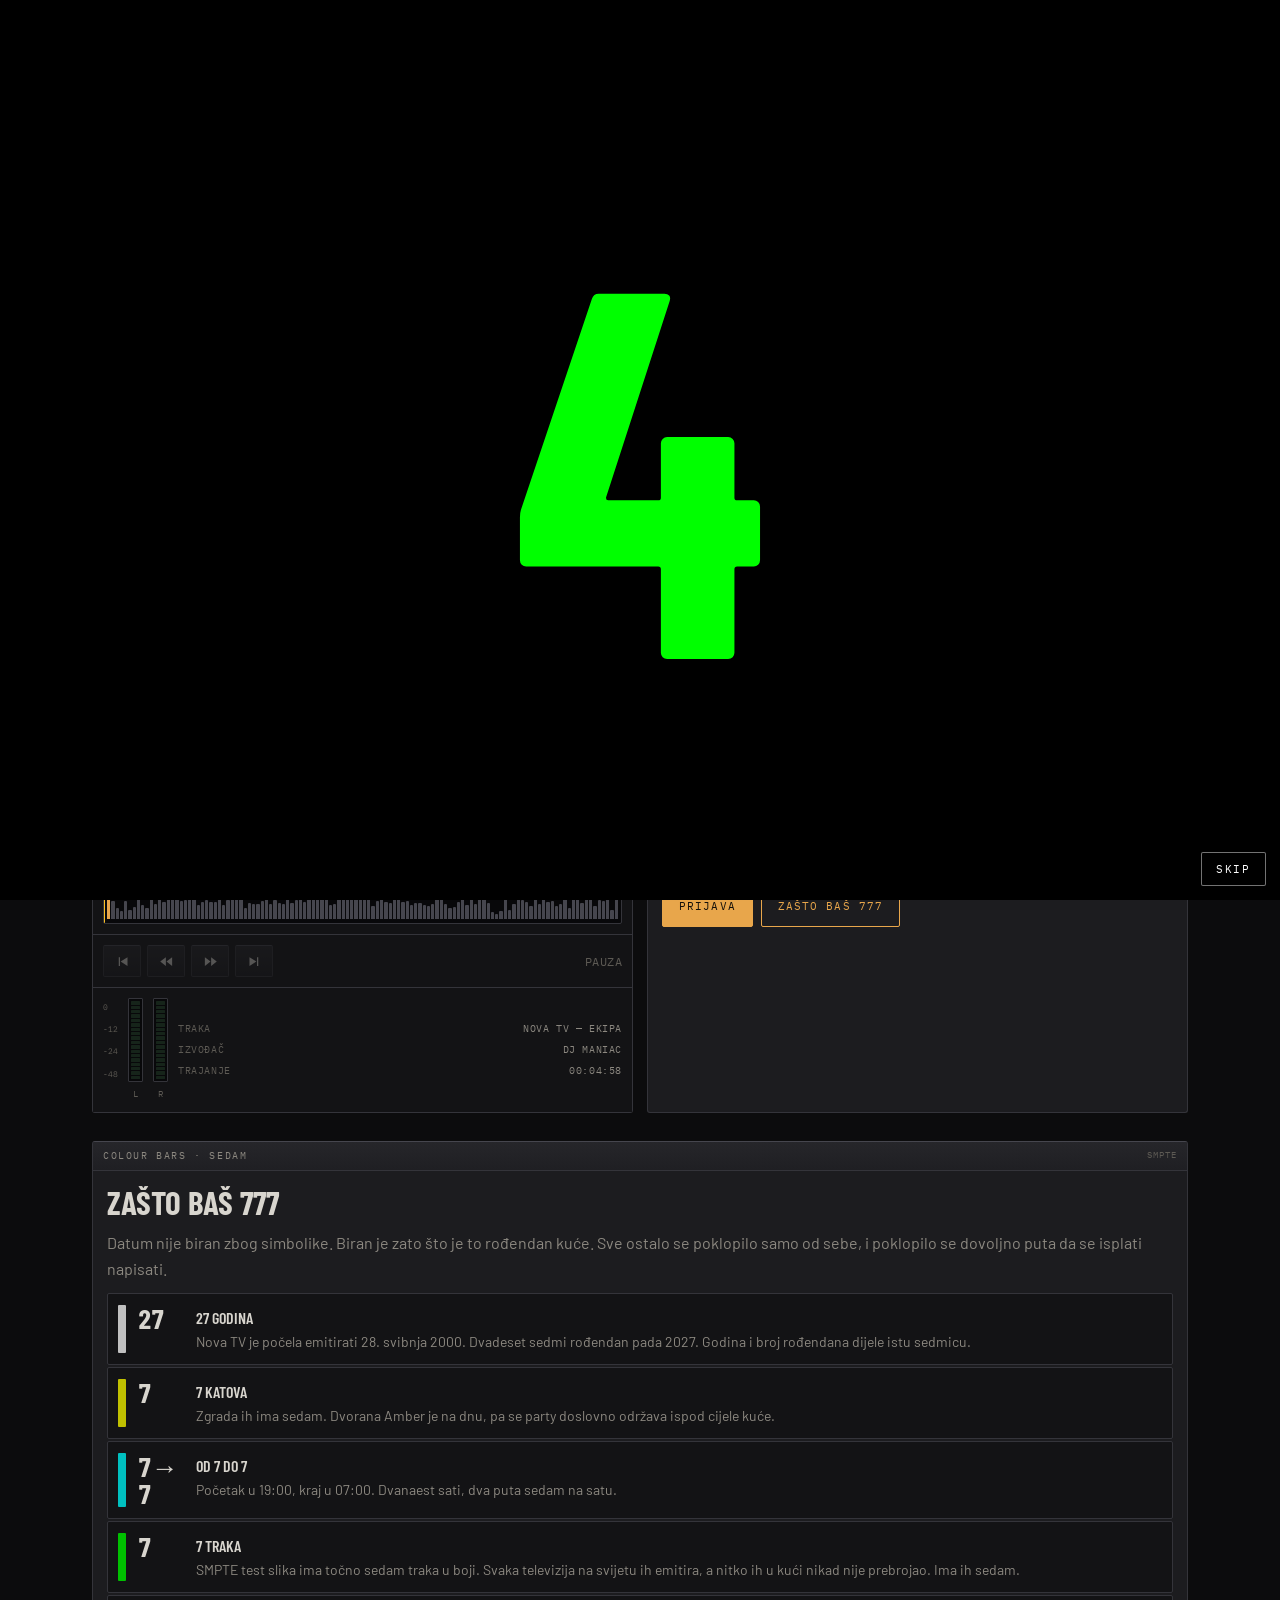
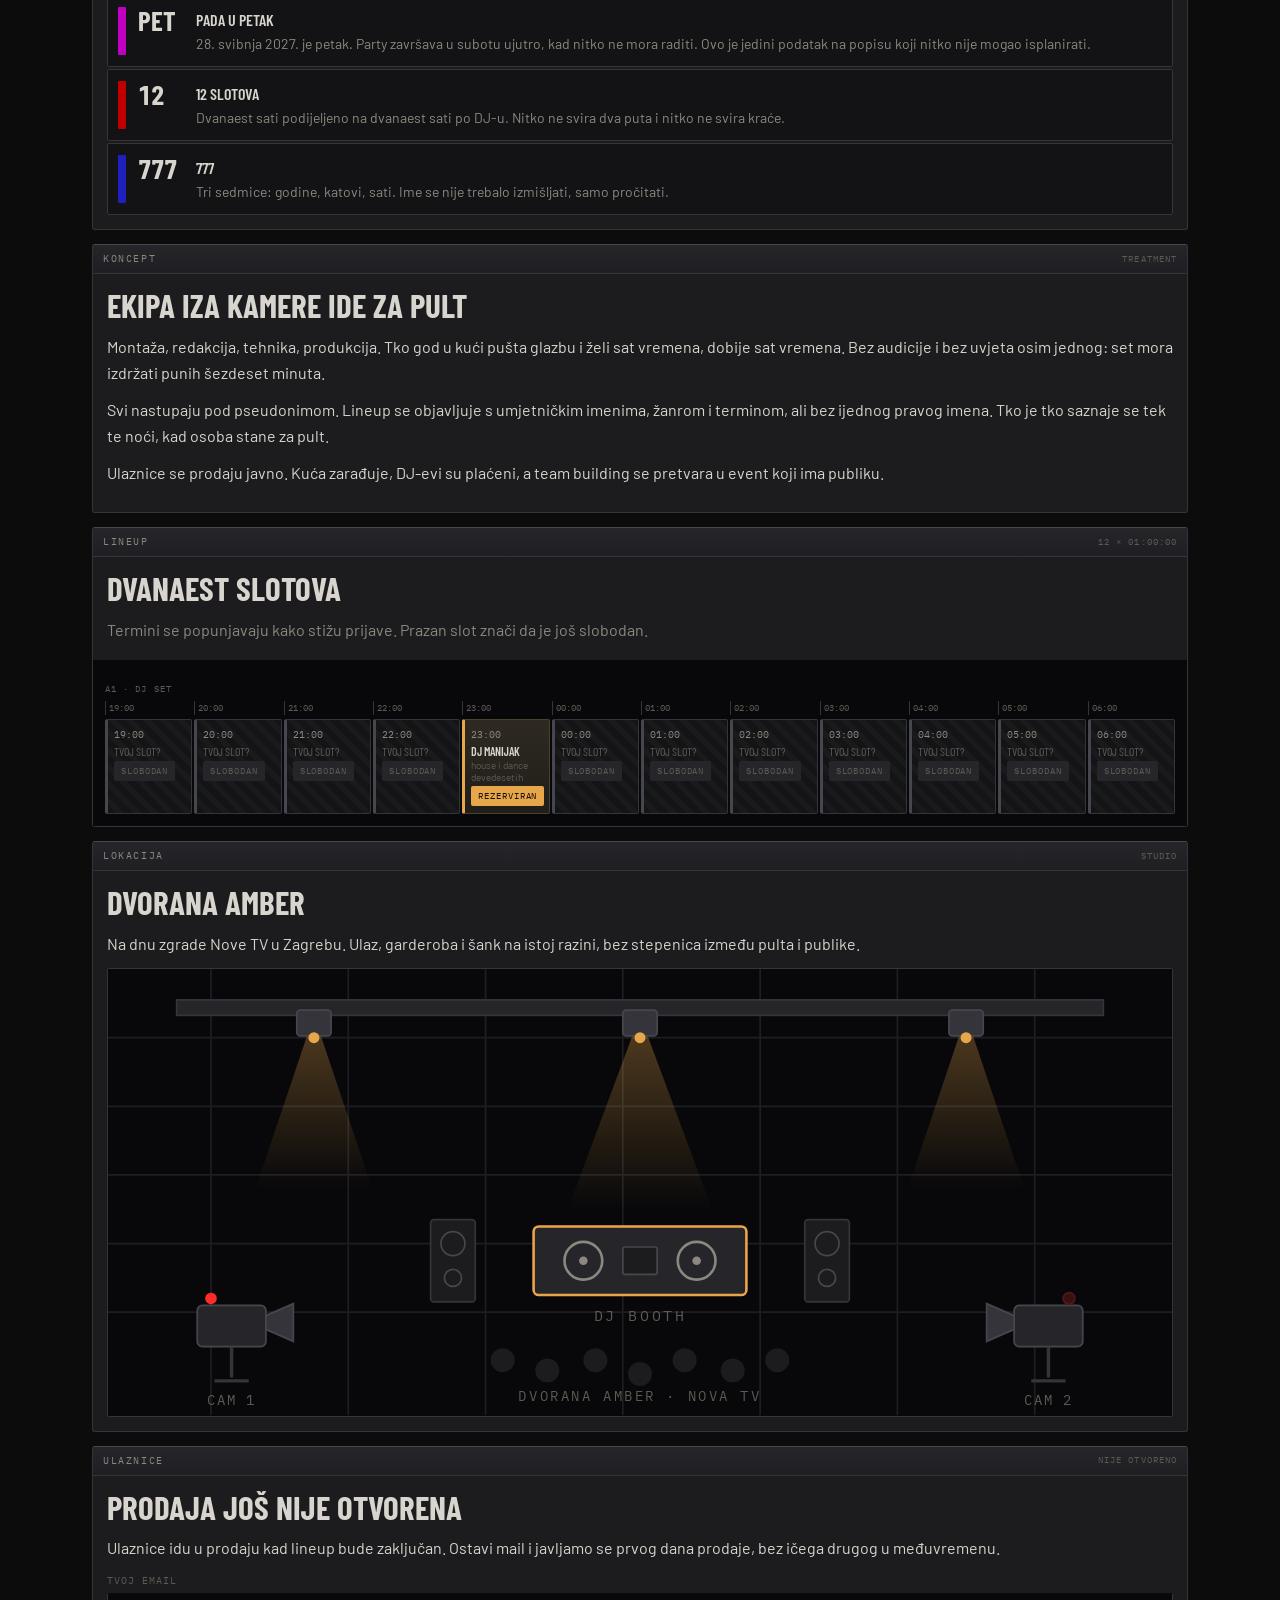
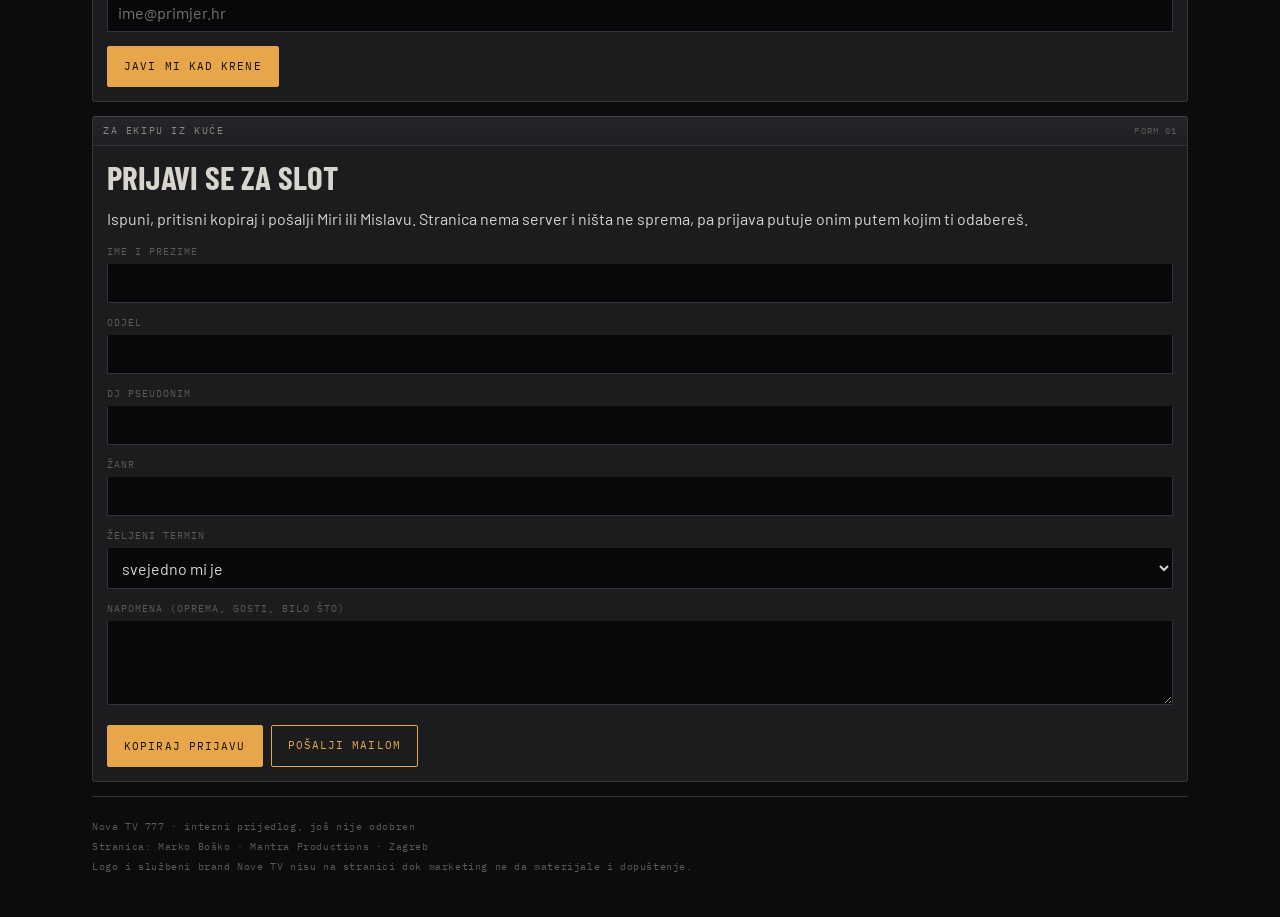
==== commit 1a494ae2: "RGB ring ident driven by the anthem's bass; leader runs twice as long; skip/replay control" ====
--- a/index.html
+++ b/index.html
@@ -29,6 +29,24 @@
 </div>
 
 <div class="spine"><i></i><i></i><i></i><i></i><i></i><i></i><i></i></div>
+
+<div class="ident" id="ident">
+  <div class="ident-stack">
+    <svg class="ident-rings" viewBox="0 0 1024 1024" aria-hidden="true">
+      <g fill="none" stroke-width="79">
+        <circle class="ir-r" cx="512" cy="512" r="302" stroke="#FF1414"/>
+        <circle class="ir-g" cx="512" cy="512" r="302" stroke="#14FF14"/>
+        <circle class="ir-b" cx="512" cy="512" r="302" stroke="#1428FF"/>
+      </g>
+    </svg>
+    <div class="ident-mark"></div>
+    <div class="ident-bloom"></div>
+  </div>
+  <div class="ident-foot">
+    <span class="ident-cap" data-i18n="ident_cap">27 godina · 7 katova · od 7 do 7</span>
+    <button class="ident-skip" id="ident-skip" type="button" data-i18n="ident_skip">Preskoči uvod</button>
+  </div>
+</div>
 
 <div class="menubar"><div class="menubar-in">
   <div class="mb-left">
--- a/style.css
+++ b/style.css
@@ -97,6 +97,79 @@
 .spine i:nth-child(3){background:var(--b3)} .spine i:nth-child(4){background:var(--b4)}
 .spine i:nth-child(5){background:var(--b5)} .spine i:nth-child(6){background:var(--b6)}
 .spine i:nth-child(7){background:var(--b7)}
+
+
+/* ══ IDENT: the logo as an RGB light show ══════════════
+   Three copies of Baba's own mark, tinted red / green / blue and screened
+   together. Aligned they read white — which is what additive colour does, and
+   it is the same physics as the seven SMPTE bars. Split apart they give the
+   overlapping rings of the artwork: red+green = yellow, green+blue = cyan.
+   The split and glow are driven by the anthem's real bass energy, so the logo
+   is still while the track is paused and dances only while it plays. */
+.ident {
+  position: relative; width: 100%; padding: 20px 0 16px;
+  display: flex; align-items: center; justify-content: center;
+  background: #000; border-bottom: 1px solid var(--mc-edge);
+  overflow: hidden;
+  --sx: 0px;      /* channel separation, px            */
+  --glow: 0;      /* 0..1 bloom                        */
+  --pulse: 1;     /* scale                             */
+}
+.ident-stack {
+  position: relative; width: min(78vw, 340px); aspect-ratio: 1 / 1;
+  transform: scale(var(--pulse));
+  transition: transform .06s linear;
+}
+/* The rings are drawn, not cut from the bitmap: masking the artwork split the
+   numerals into three illegible copies. Rings separate; the wordmark never does. */
+.ident-rings { position: absolute; inset: 0; width: 100%; height: 100%; overflow: visible; }
+.ident-rings circle { mix-blend-mode: screen; will-change: transform; }
+.ir-r { transform: translate(calc(var(--sx) * -1), calc(var(--sx) * -0.30)); transform-origin: center; }
+.ir-g { transform: translate(0, calc(var(--sx) * 0.46));                      transform-origin: center; }
+.ir-b { transform: translate(var(--sx), calc(var(--sx) * -0.30));             transform-origin: center; }
+
+/* Baba's mark, locked and legible on top whatever the rings are doing. */
+.ident-mark {
+  position: absolute; inset: 0; background: #fff;
+  -webkit-mask-image: url("assets/logo-mask.png"); mask-image: url("assets/logo-mask.png");
+  -webkit-mask-size: contain;  mask-size: contain;
+  -webkit-mask-repeat: no-repeat; mask-repeat: no-repeat;
+  -webkit-mask-position: center; mask-position: center;
+}
+
+.ident-bloom {
+  position: absolute; inset: 0; pointer-events: none;
+  -webkit-mask-image: url("assets/logo-mask.png"); mask-image: url("assets/logo-mask.png");
+  -webkit-mask-size: contain;  mask-size: contain;
+  -webkit-mask-repeat: no-repeat; mask-repeat: no-repeat;
+  -webkit-mask-position: center; mask-position: center;
+  background: #fff; mix-blend-mode: screen;
+  opacity: calc(var(--glow) * 0.55);
+}
+/* Caption and skip share one row with two ends and a middle, so neither can
+   collide with the other at 390px. */
+.ident-foot {
+  position: absolute; left: 0; right: 0; bottom: 5px;
+  display: flex; align-items: center; justify-content: space-between;
+  gap: 10px; padding: 0 12px;
+}
+.ident-cap {
+  font-family: "IBM Plex Mono", monospace; font-size: 9px; letter-spacing: .22em;
+  color: var(--ink-faint); text-transform: uppercase; pointer-events: none;
+  min-width: 0; overflow: hidden; text-overflow: ellipsis; white-space: nowrap;
+}
+.ident-skip {
+  flex: 0 0 auto; background: transparent; border: 1px solid var(--mc-edge);
+  border-radius: 2px; color: var(--ink-dim); cursor: pointer;
+  font-family: "IBM Plex Mono", monospace; font-size: 9px; letter-spacing: .16em;
+  text-transform: uppercase; padding: 5px 9px; white-space: nowrap;
+}
+.ident-skip:hover { color: var(--amber); border-color: var(--amber); }
+@media (prefers-reduced-motion: reduce) {
+  .ident-stack { transform: none; }
+  .ident-rings circle { transform: none; }
+  .ident-bloom { opacity: 0; }
+}
 
 /* ══ MENU BAR ══════════════════════════════════════════ */
 .menubar { background: linear-gradient(180deg, var(--mc-raise), var(--mc-panel));
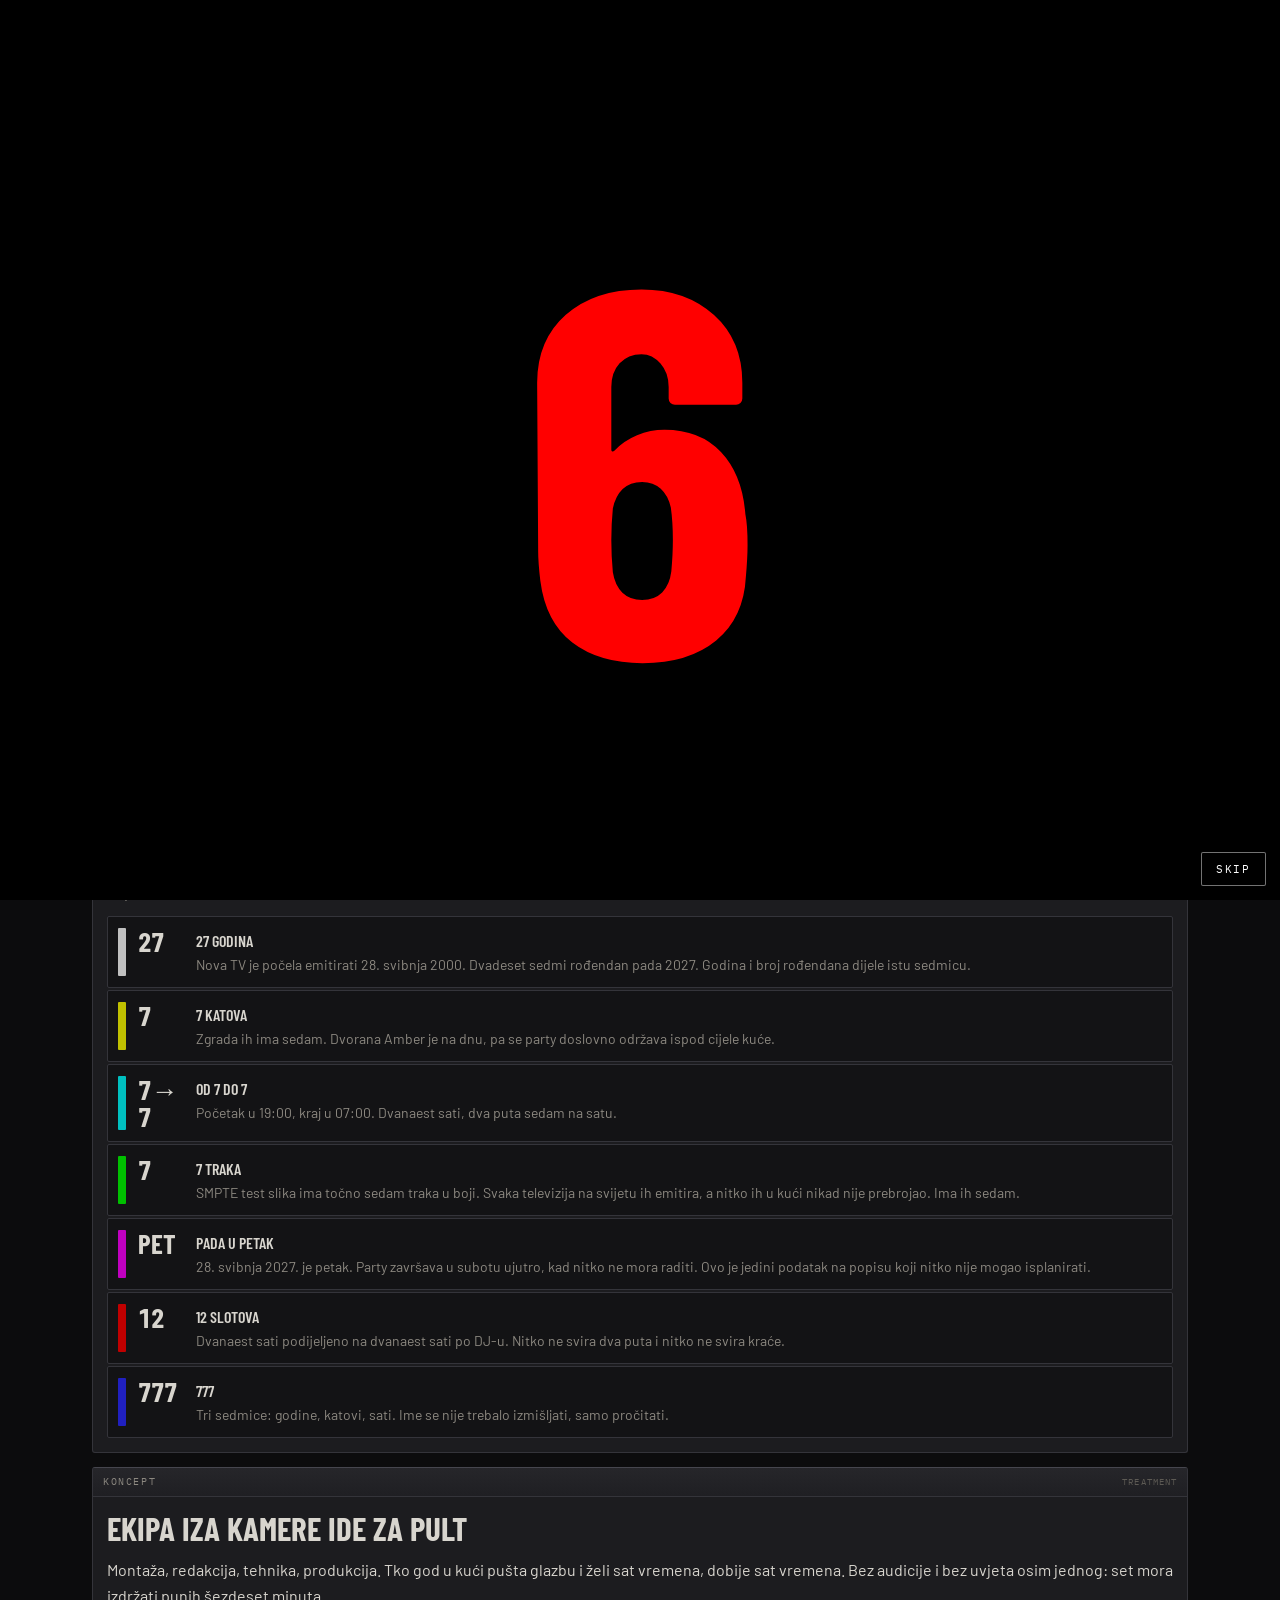
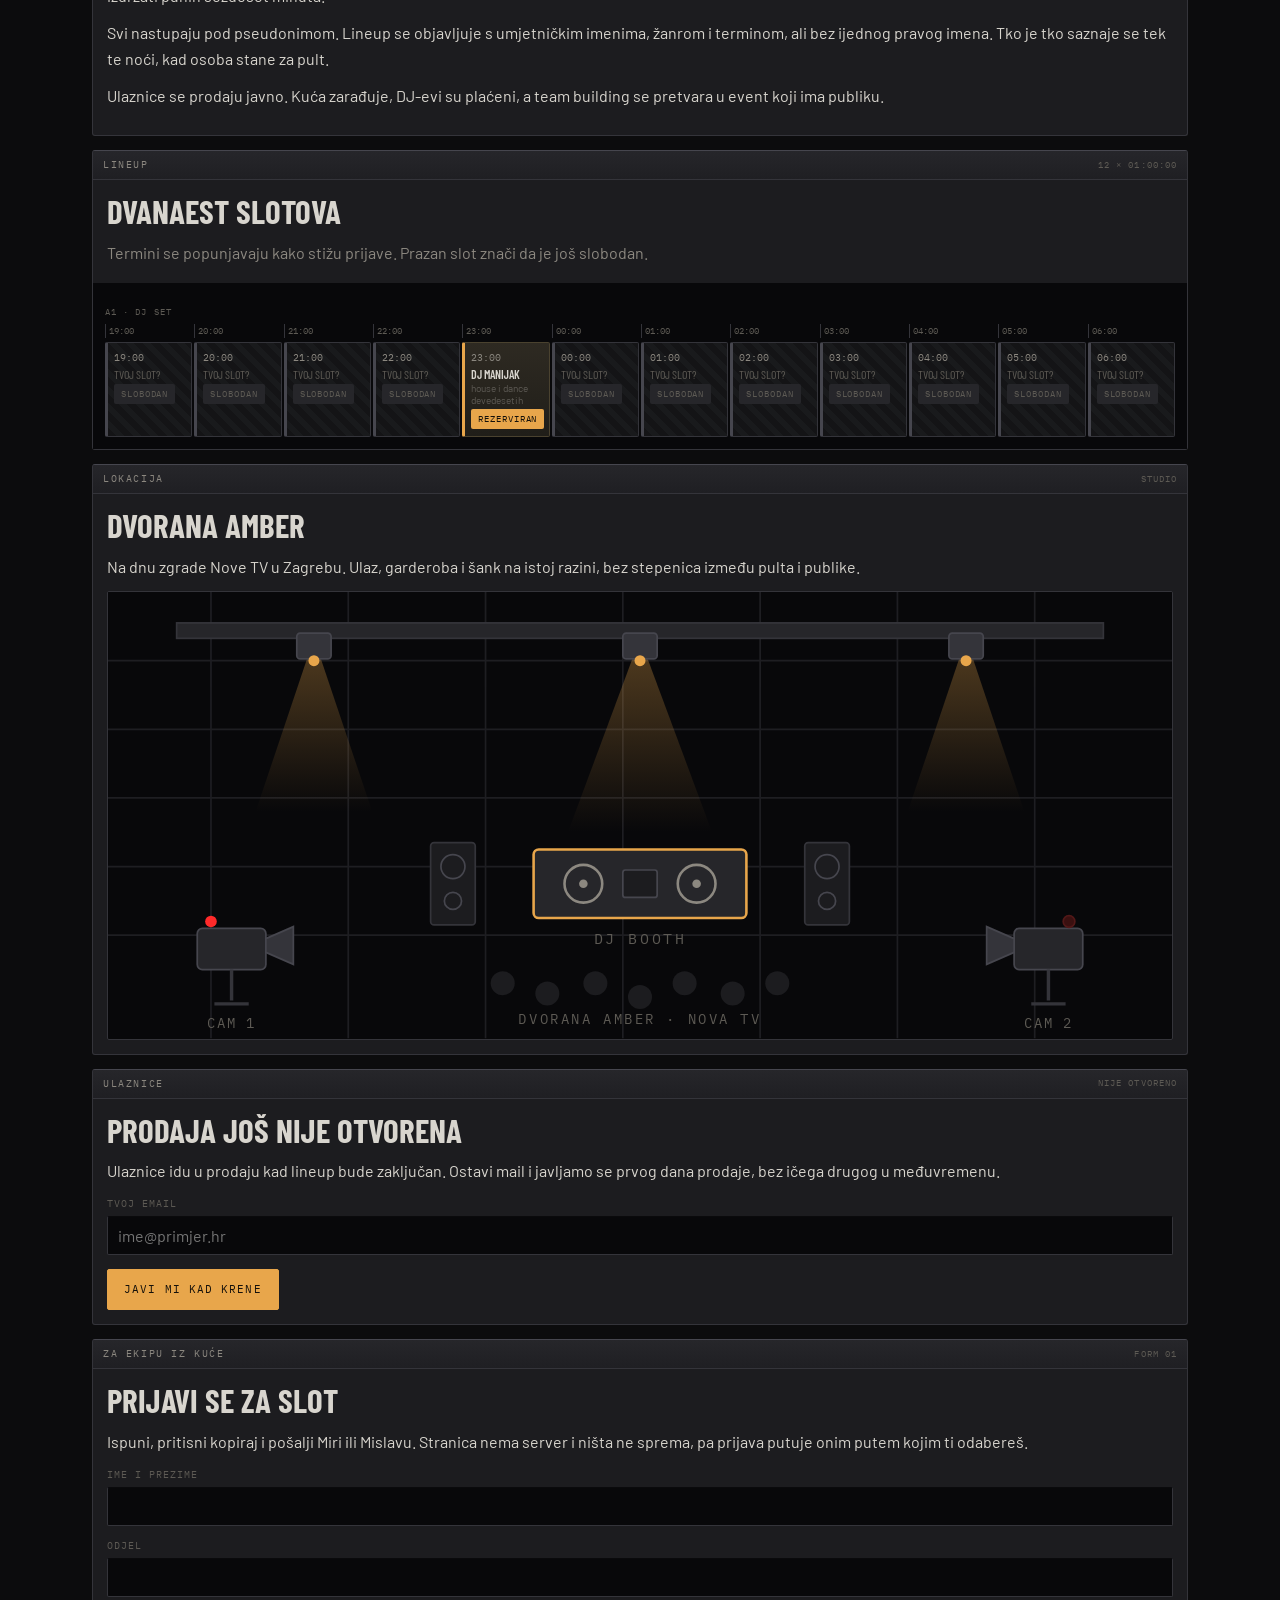
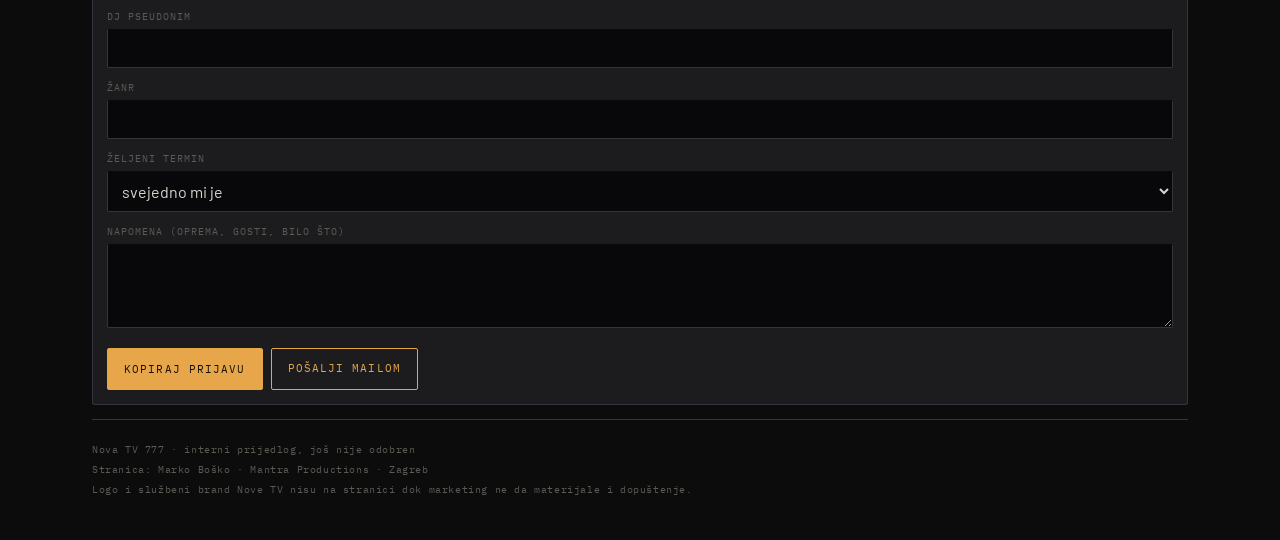
==== commit 66cb5eb9: "Ident becomes six logo frames cut on bass onsets inside the source monitor" ====
--- a/index.html
+++ b/index.html
@@ -30,24 +30,6 @@
 
 <div class="spine"><i></i><i></i><i></i><i></i><i></i><i></i><i></i></div>
 
-<div class="ident" id="ident">
-  <div class="ident-stack">
-    <svg class="ident-rings" viewBox="0 0 1024 1024" aria-hidden="true">
-      <g fill="none" stroke-width="79">
-        <circle class="ir-r" cx="512" cy="512" r="302" stroke="#FF1414"/>
-        <circle class="ir-g" cx="512" cy="512" r="302" stroke="#14FF14"/>
-        <circle class="ir-b" cx="512" cy="512" r="302" stroke="#1428FF"/>
-      </g>
-    </svg>
-    <div class="ident-mark"></div>
-    <div class="ident-bloom"></div>
-  </div>
-  <div class="ident-foot">
-    <span class="ident-cap" data-i18n="ident_cap">27 godina · 7 katova · od 7 do 7</span>
-    <button class="ident-skip" id="ident-skip" type="button" data-i18n="ident_skip">Preskoči uvod</button>
-  </div>
-</div>
-
 <div class="menubar"><div class="menubar-in">
   <div class="mb-left">
     <img class="mb-logo" id="mb-logo" src="assets/logo.png" alt="Nova TV 27 777" title="Replay">
@@ -57,6 +39,7 @@
     <a href="#lineup" data-i18n="line_kick">Lineup</a>
     <a href="#apply" data-i18n="nav_apply">Prijava</a>
     <a href="hub.html" data-i18n="nav_hub">Hub</a>
+    <a href="#" id="ident-skip" data-i18n="ident_replay">Ponovi uvod</a>
     <div class="langswitch">
       <button data-lang="hr" aria-pressed="true">HR</button>
       <button data-lang="en" aria-pressed="false">EN</button>
@@ -76,7 +59,16 @@
         <span class="panel-tag">MP3 48kHz 2CH</span>
       </div>
       <div class="mon-screen">
-        <div class="mon-art"><img src="assets/cover.jpg" alt=""></div>
+        <div class="mon-art" id="ident">
+          <div class="frames" id="frames">
+            <img src="assets/frame-01.jpg" alt="" class="on">
+            <img src="assets/frame-02.jpg" alt="">
+            <img src="assets/frame-03.jpg" alt="">
+            <img src="assets/frame-04.jpg" alt="">
+            <img src="assets/frame-05.jpg" alt="">
+            <img src="assets/frame-06.jpg" alt="">
+          </div>
+        </div>
         <div class="cd-slate">
           <span>SRC 01</span><span class="tally"></span>
         </div>
--- a/style.css
+++ b/style.css
@@ -99,76 +99,27 @@
 .spine i:nth-child(7){background:var(--b7)}
 
 
-/* ══ IDENT: the logo as an RGB light show ══════════════
-   Three copies of Baba's own mark, tinted red / green / blue and screened
-   together. Aligned they read white — which is what additive colour does, and
-   it is the same physics as the seven SMPTE bars. Split apart they give the
-   overlapping rings of the artwork: red+green = yellow, green+blue = cyan.
-   The split and glow are driven by the anthem's real bass energy, so the logo
-   is still while the track is paused and dances only while it plays. */
-.ident {
-  position: relative; width: 100%; padding: 20px 0 16px;
+
+/* ══ FRAME STACK: the logo cut on the beat ═════════════
+   Six of Baba's own variants, all in the DOM from the first frame and stacked
+   in one fixed box — only opacity changes, so the monitor never reflows. The
+   cut is driven by bass onsets in the anthem, floored at 300ms between cuts:
+   music sits near 2 cuts a second, and the floor keeps a loud passage from
+   pushing high-contrast full-colour frames past 3 flashes a second. */
+.frames {
+  position: absolute; inset: 0;
   display: flex; align-items: center; justify-content: center;
-  background: #000; border-bottom: 1px solid var(--mc-edge);
-  overflow: hidden;
-  --sx: 0px;      /* channel separation, px            */
-  --glow: 0;      /* 0..1 bloom                        */
-  --pulse: 1;     /* scale                             */
-}
-.ident-stack {
-  position: relative; width: min(78vw, 340px); aspect-ratio: 1 / 1;
+  --pulse: 1;
+}
+.frames img {
+  position: absolute; width: 62%; max-width: 260px; height: auto;
+  opacity: 0; border-radius: 2px;
   transform: scale(var(--pulse));
-  transition: transform .06s linear;
-}
-/* The rings are drawn, not cut from the bitmap: masking the artwork split the
-   numerals into three illegible copies. Rings separate; the wordmark never does. */
-.ident-rings { position: absolute; inset: 0; width: 100%; height: 100%; overflow: visible; }
-.ident-rings circle { mix-blend-mode: screen; will-change: transform; }
-.ir-r { transform: translate(calc(var(--sx) * -1), calc(var(--sx) * -0.30)); transform-origin: center; }
-.ir-g { transform: translate(0, calc(var(--sx) * 0.46));                      transform-origin: center; }
-.ir-b { transform: translate(var(--sx), calc(var(--sx) * -0.30));             transform-origin: center; }
-
-/* Baba's mark, locked and legible on top whatever the rings are doing. */
-.ident-mark {
-  position: absolute; inset: 0; background: #fff;
-  -webkit-mask-image: url("assets/logo-mask.png"); mask-image: url("assets/logo-mask.png");
-  -webkit-mask-size: contain;  mask-size: contain;
-  -webkit-mask-repeat: no-repeat; mask-repeat: no-repeat;
-  -webkit-mask-position: center; mask-position: center;
-}
-
-.ident-bloom {
-  position: absolute; inset: 0; pointer-events: none;
-  -webkit-mask-image: url("assets/logo-mask.png"); mask-image: url("assets/logo-mask.png");
-  -webkit-mask-size: contain;  mask-size: contain;
-  -webkit-mask-repeat: no-repeat; mask-repeat: no-repeat;
-  -webkit-mask-position: center; mask-position: center;
-  background: #fff; mix-blend-mode: screen;
-  opacity: calc(var(--glow) * 0.55);
-}
-/* Caption and skip share one row with two ends and a middle, so neither can
-   collide with the other at 390px. */
-.ident-foot {
-  position: absolute; left: 0; right: 0; bottom: 5px;
-  display: flex; align-items: center; justify-content: space-between;
-  gap: 10px; padding: 0 12px;
-}
-.ident-cap {
-  font-family: "IBM Plex Mono", monospace; font-size: 9px; letter-spacing: .22em;
-  color: var(--ink-faint); text-transform: uppercase; pointer-events: none;
-  min-width: 0; overflow: hidden; text-overflow: ellipsis; white-space: nowrap;
-}
-.ident-skip {
-  flex: 0 0 auto; background: transparent; border: 1px solid var(--mc-edge);
-  border-radius: 2px; color: var(--ink-dim); cursor: pointer;
-  font-family: "IBM Plex Mono", monospace; font-size: 9px; letter-spacing: .16em;
-  text-transform: uppercase; padding: 5px 9px; white-space: nowrap;
-}
-.ident-skip:hover { color: var(--amber); border-color: var(--amber); }
+  transition: transform .07s linear;
+}
+.frames img.on { opacity: 1; }
 @media (prefers-reduced-motion: reduce) {
-  .ident-stack { transform: none; }
-  .ident-rings circle { transform: none; }
-  .ident-bloom { opacity: 0; }
+  .frames img { transform: none; transition: none; }
 }
 
 /* ══ MENU BAR ══════════════════════════════════════════ */
@@ -221,7 +172,9 @@
 .tally.on { background: var(--tally); border-color: #FF6A6A; }
 
 .mon-art { position: absolute; inset: 0; display: flex; align-items: center; justify-content: center; }
-.mon-art img { width: 44%; max-width: 180px; height: auto; opacity: .9; border-radius: 2px; }
+/* .mon-art img removed: the frame stack owns its own sizing and opacity,
+   and the old rule had equal specificity but later source order, so it won
+   silently and left all six frames at opacity .9 stacked on top of each other. */
 .mon-scrim { position: absolute; left: 0; right: 0; bottom: 0; padding: 9px 11px;
   background: linear-gradient(180deg, transparent, rgba(0,0,0,.88)); }
 .mon-l3-name { font-family: "Barlow Condensed", sans-serif; font-weight: 700;
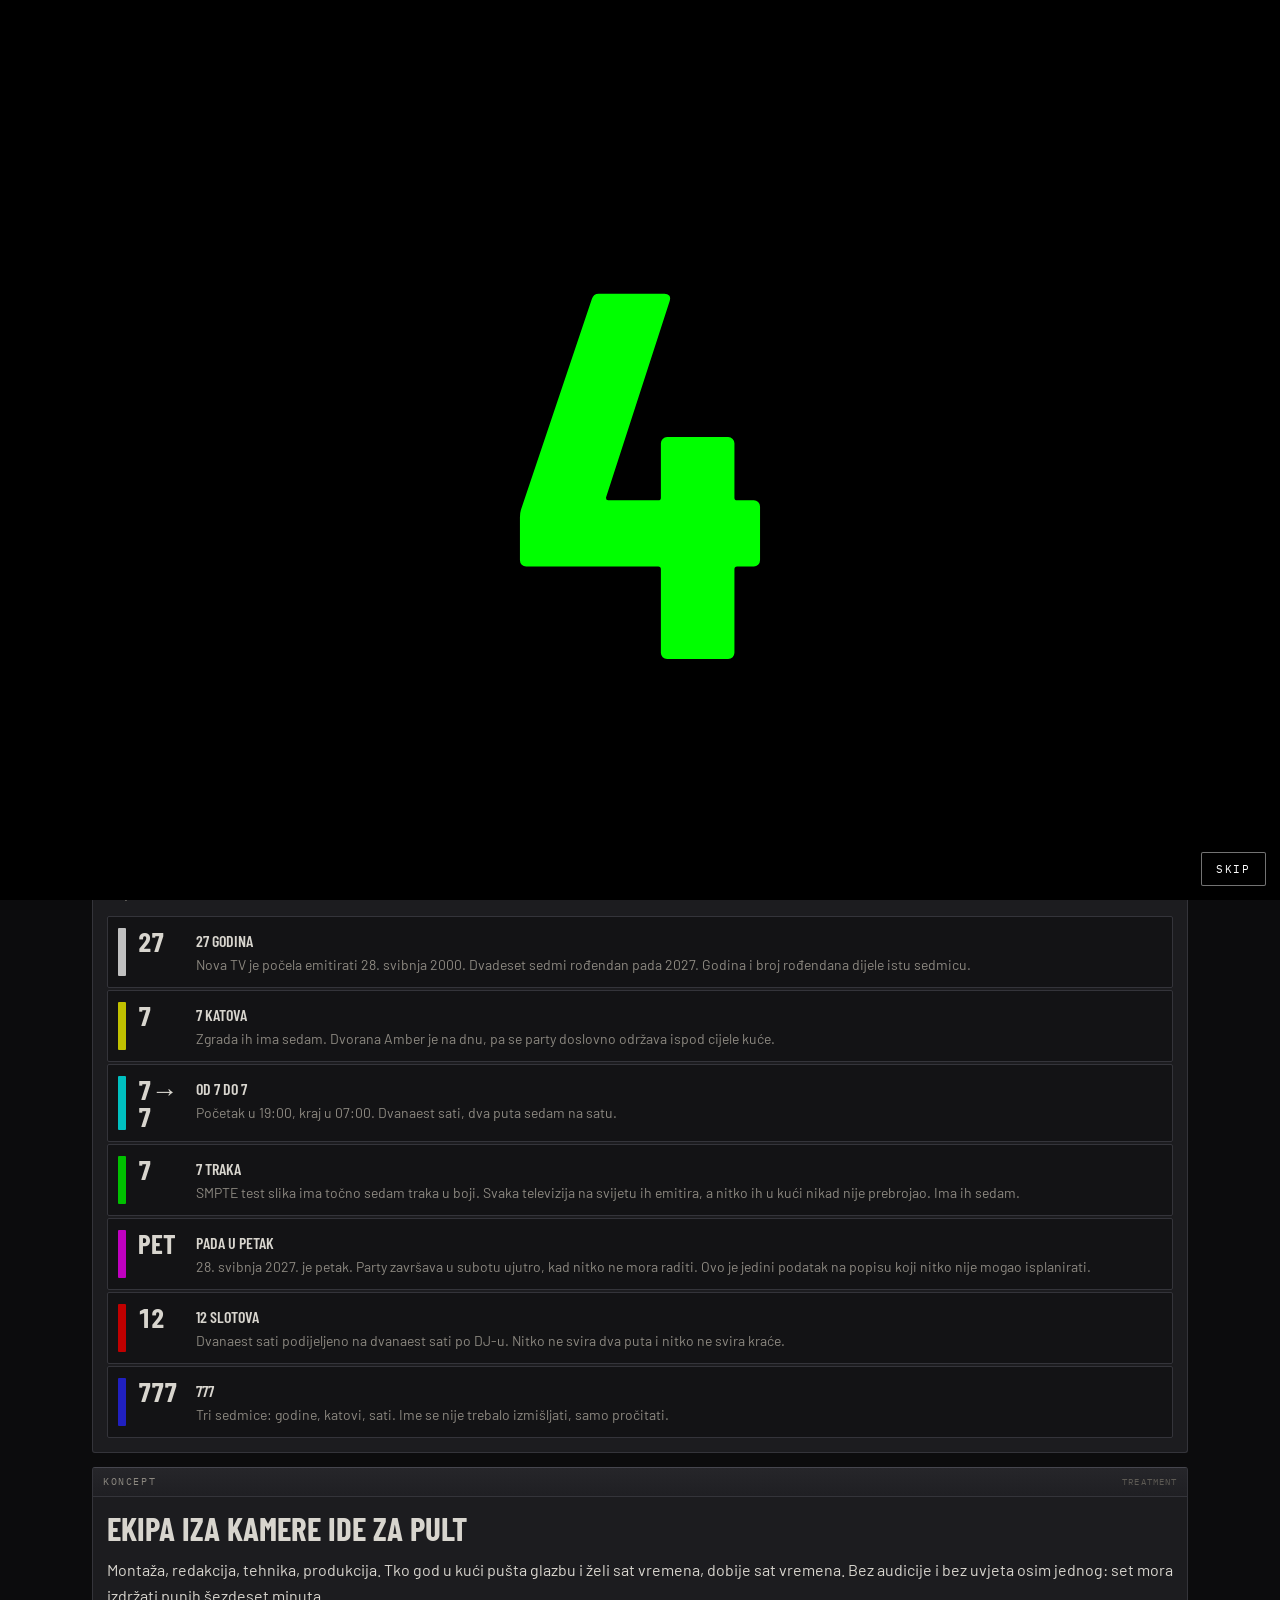
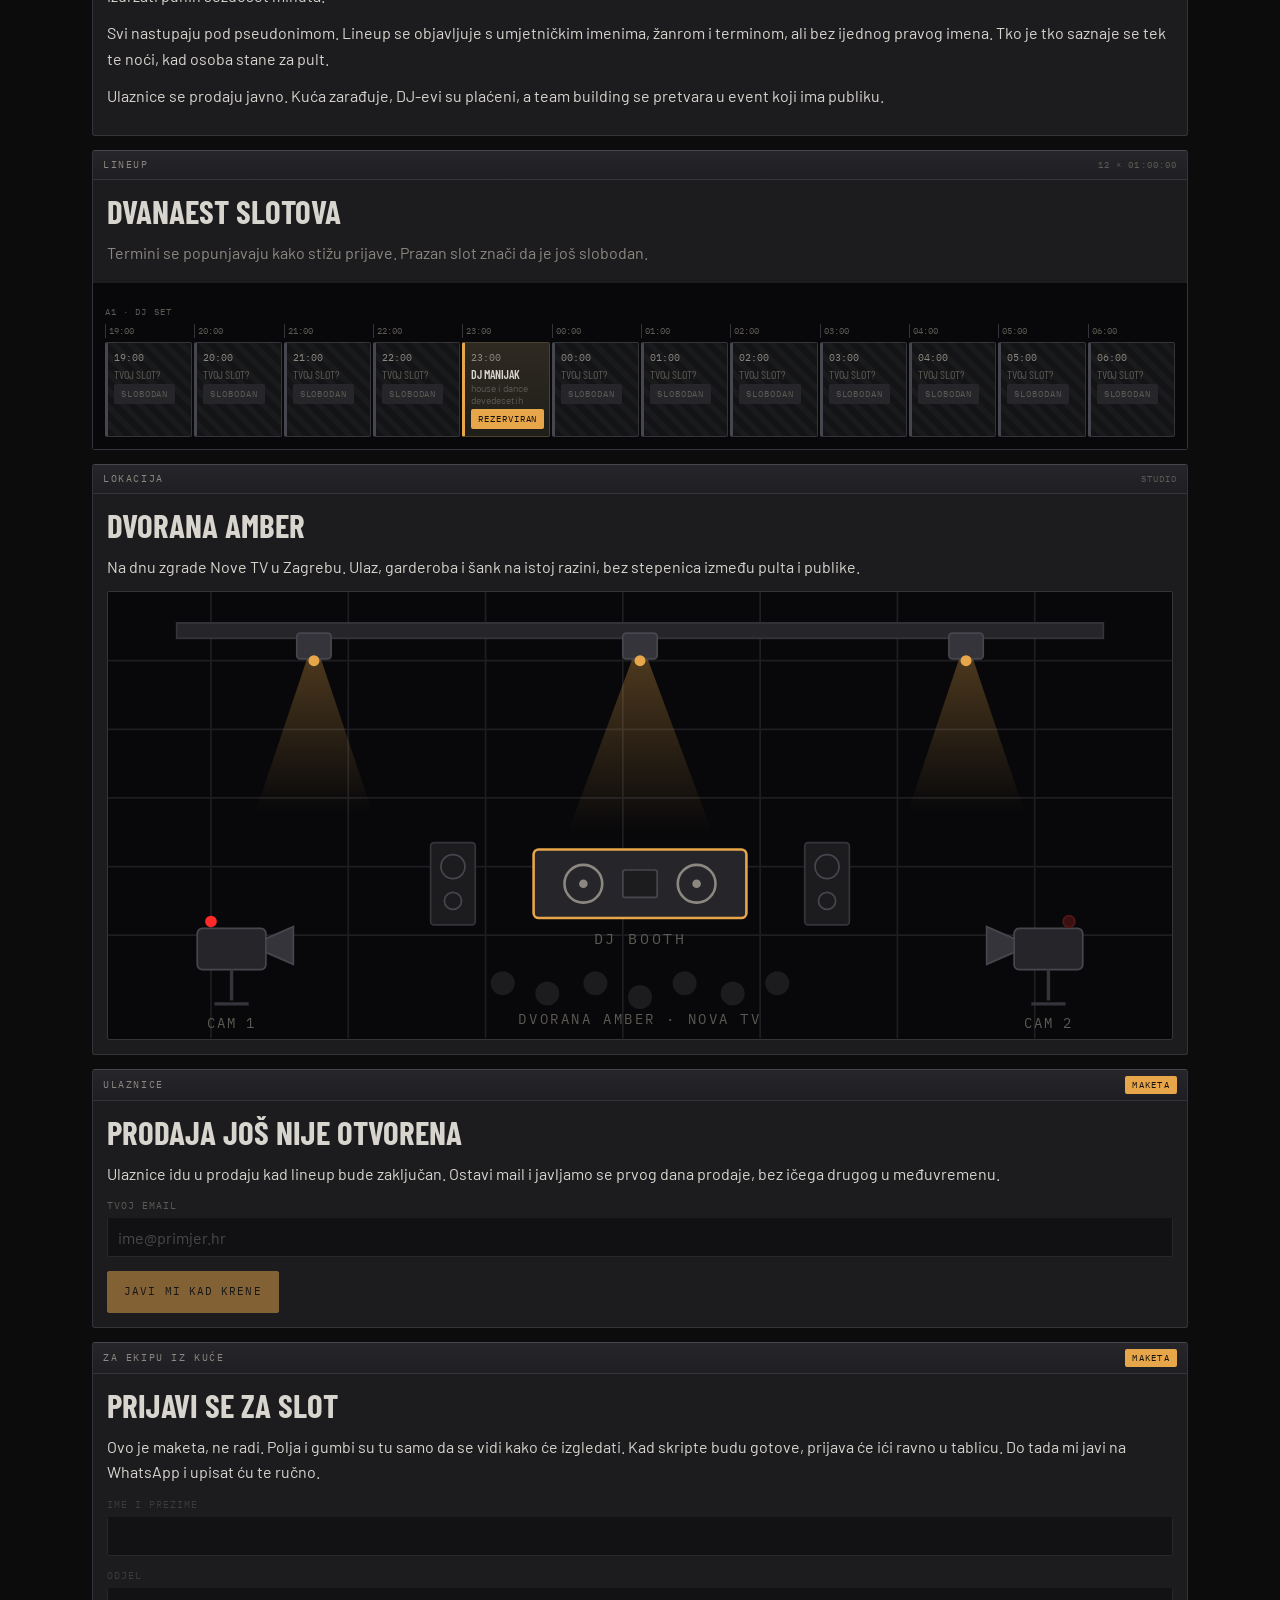
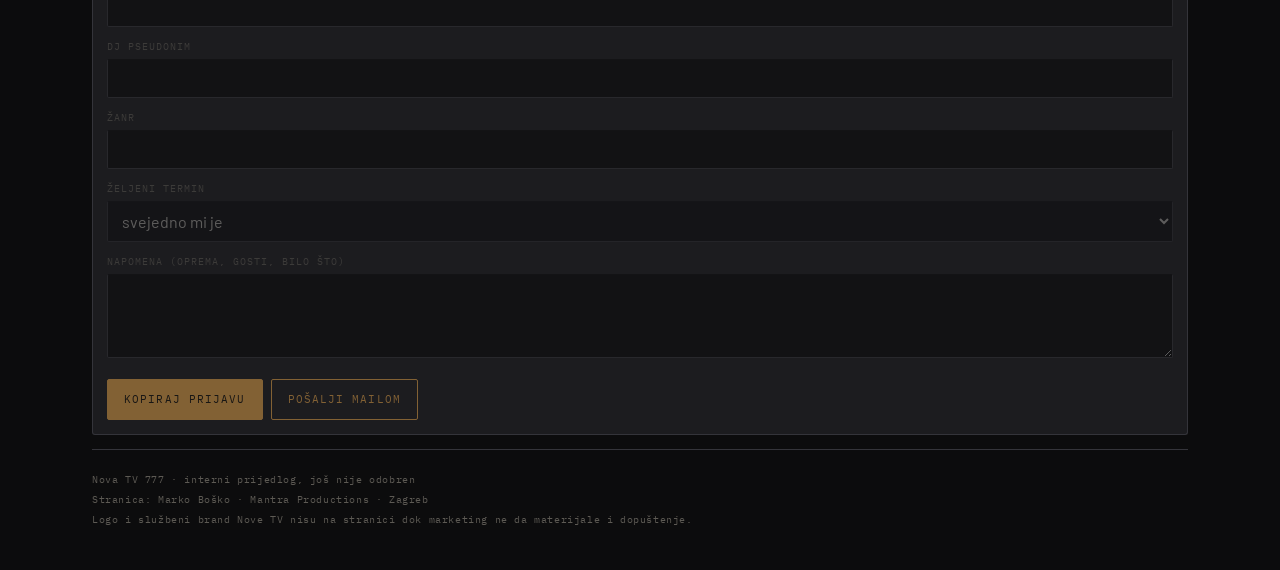
==== commit 77337135: "Application form and ticket box become labelled mockups: visible, readable, inert" ====
--- a/index.html
+++ b/index.html
@@ -293,14 +293,16 @@
   <div class="panel" id="tickets">
     <div class="panel-head">
       <span class="panel-name" data-i18n="tic_kick">Ulaznice</span>
-      <span class="panel-tag" data-i18n="tic_tag">NIJE OTVORENO</span>
+      <span class="panel-tag mock" data-i18n="mock_tag">MAKETA</span>
     </div>
     <div class="panel-body">
       <h2 data-i18n="tic_h">Prodaja još nije otvorena</h2>
       <p data-i18n="tic_p"></p>
       <label for="t-email" data-i18n="tic_email">Tvoj email</label>
-      <input type="email" id="t-email" placeholder="ime@primjer.hr">
-      <div class="btnrow"><a class="btn" id="t-btn" href="#" data-i18n="tic_btn">Javi mi kad krene</a></div>
+      <div class="mockup">
+        <input type="email" id="t-email" placeholder="ime@primjer.hr" disabled>
+        <div class="btnrow"><a class="btn" id="t-btn" data-i18n="tic_btn">Javi mi kad krene</a></div>
+      </div>
     </div>
   </div>
 
@@ -308,20 +310,22 @@
   <div class="panel" id="apply">
     <div class="panel-head">
       <span class="panel-name" data-i18n="app_kick">Za ekipu iz kuće</span>
-      <span class="panel-tag">FORM 01</span>
+      <span class="panel-tag mock" data-i18n="mock_tag">MAKETA</span>
     </div>
     <div class="panel-body">
       <h2 data-i18n="app_h">Prijavi se za slot</h2>
-      <p data-i18n="app_p"></p>
-      <label for="f-name" data-i18n="f_name">Ime i prezime</label><input type="text" id="f-name">
-      <label for="f-dept" data-i18n="f_dept">Odjel</label><input type="text" id="f-dept">
-      <label for="f-pseu" data-i18n="f_pseu">DJ pseudonim</label><input type="text" id="f-pseu">
-      <label for="f-genre" data-i18n="f_genre">Žanr</label><input type="text" id="f-genre">
-      <label for="f-slot" data-i18n="f_slot">Željeni termin</label><select id="f-slot"></select>
-      <label for="f-note" data-i18n="f_note">Napomena</label><textarea id="f-note"></textarea>
+      <div class="note" data-i18n="mock_note"></div>
+      <div class="mockup" id="apply-mock" aria-hidden="true">
+      <label for="f-name" data-i18n="f_name">Ime i prezime</label><input type="text" id="f-name" disabled>
+      <label for="f-dept" data-i18n="f_dept">Odjel</label><input type="text" id="f-dept" disabled>
+      <label for="f-pseu" data-i18n="f_pseu">DJ pseudonim</label><input type="text" id="f-pseu" disabled>
+      <label for="f-genre" data-i18n="f_genre">Žanr</label><input type="text" id="f-genre" disabled>
+      <label for="f-slot" data-i18n="f_slot">Željeni termin</label><select id="f-slot" disabled></select>
+      <label for="f-note" data-i18n="f_note">Napomena</label><textarea id="f-note" disabled></textarea>
       <div class="btnrow">
-        <button class="btn" id="f-copy" type="button" data-i18n="f_copy">Kopiraj prijavu</button>
-        <a class="btn ghost" id="f-mail" href="#" data-i18n="f_mail">Pošalji mailom</a>
+        <button class="btn" id="f-copy" type="button" disabled data-i18n="f_copy">Kopiraj prijavu</button>
+        <a class="btn ghost" id="f-mail" data-i18n="f_mail">Pošalji mailom</a>
+      </div>
       </div>
     </div>
   </div>
@@ -343,7 +347,11 @@
     t("f_pseu")+": "+g("f-pseu"), t("f_genre")+": "+g("f-genre"),
     t("f_slot")+": "+(g("f-slot")||t("f_any")), t("f_note")+": "+g("f-note")].join("\n");
 }
+// The form is a mockup. The handlers stay in the file so re-enabling it later
+// is one line of HTML, but they refuse to run while the fields are disabled.
+const MOCKUP = true;
 document.getElementById("f-copy").addEventListener("click", async e => {
+  if (MOCKUP) { e.preventDefault(); return; }
   const btn = e.currentTarget, txt = composeApplication();
   try { await navigator.clipboard.writeText(txt); }
   catch (err) {
@@ -357,11 +365,13 @@
   setTimeout(() => { btn.textContent = was; }, 1600);
 });
 document.getElementById("f-mail").addEventListener("click", e => {
+  if (MOCKUP) { e.preventDefault(); return; }
   const to = (DATA && DATA.event && DATA.event.contact_email) || "";
   e.currentTarget.href = "mailto:"+to+"?subject="+encodeURIComponent("NOVA TV 777 — prijava za DJ slot")+
     "&body="+encodeURIComponent(composeApplication());
 });
 document.getElementById("t-btn").addEventListener("click", e => {
+  if (MOCKUP) { e.preventDefault(); return; }
   const to = (DATA && DATA.event && DATA.event.contact_email) || "";
   e.currentTarget.href = "mailto:"+to+"?subject="+encodeURIComponent("NOVA TV 777 — javi mi za ulaznice")+
     "&body="+encodeURIComponent((document.getElementById("t-email").value||"").trim());
--- a/style.css
+++ b/style.css
@@ -107,7 +107,7 @@
    music sits near 2 cuts a second, and the floor keeps a loud passage from
    pushing high-contrast full-colour frames past 3 flashes a second. */
 .frames {
-  position: absolute; inset: 0;
+  position: absolute; inset: 0; background: #000;
   display: flex; align-items: center; justify-content: center;
   --pulse: 1;
 }
@@ -115,7 +115,9 @@
   position: absolute; width: 62%; max-width: 260px; height: auto;
   opacity: 0; border-radius: 2px;
   transform: scale(var(--pulse));
-  transition: transform .07s linear;
+  /* No CSS transition. The spring integrates every animation frame, and a
+     transition on top of that adds a second, slower easing that smears the
+     attack and kills the overshoot. The physics IS the easing. */
 }
 .frames img.on { opacity: 1; }
 @media (prefers-reduced-motion: reduce) {
@@ -160,7 +162,9 @@
 .monitors { display: grid; grid-template-columns: 1fr; gap: var(--gap); }
 @media (min-width: 760px) { .monitors { grid-template-columns: 1fr 1fr; } }
 .monitor { display: flex; flex-direction: column; min-width: 0; }
-.mon-screen { background: var(--mc-well); aspect-ratio: 16 / 9; position: relative;
+/* Pure black, not --mc-well. The frame JPEGs are matted on #000, so a #08080A
+   surround puts a hard vertical seam down each side of the logo. */
+.mon-screen { background: #000; aspect-ratio: 16 / 9; position: relative;
   overflow: hidden; display: flex; align-items: center; justify-content: center; }
 .mon-bar { display: flex; align-items: center; justify-content: space-between; gap: 8px;
   padding: 5px 9px; background: var(--mc-deep); border-top: 1px solid var(--mc-edge); }
@@ -367,6 +371,13 @@
 .btn:hover { opacity: .86; }
 .btn.inactive { opacity: .34; pointer-events: none; }
 
+/* A mockup stays fully rendered and readable — the design language forbids
+   things vanishing — but it cannot be typed in or pressed. Dimmed enough to
+   read as inert, not so dim it cannot be read. */
+.mockup { opacity: .5; pointer-events: none; user-select: none; }
+.panel-tag.mock { color: #14100A; background: var(--amber); padding: 2px 7px;
+  border-radius: 2px; letter-spacing: .14em; }
+
 .gate { display: grid; gap: 8px; }
 @media (min-width: 520px) { .gate { grid-template-columns: 1fr auto; align-items: end; } }
 .gate label { margin-top: 0; }
